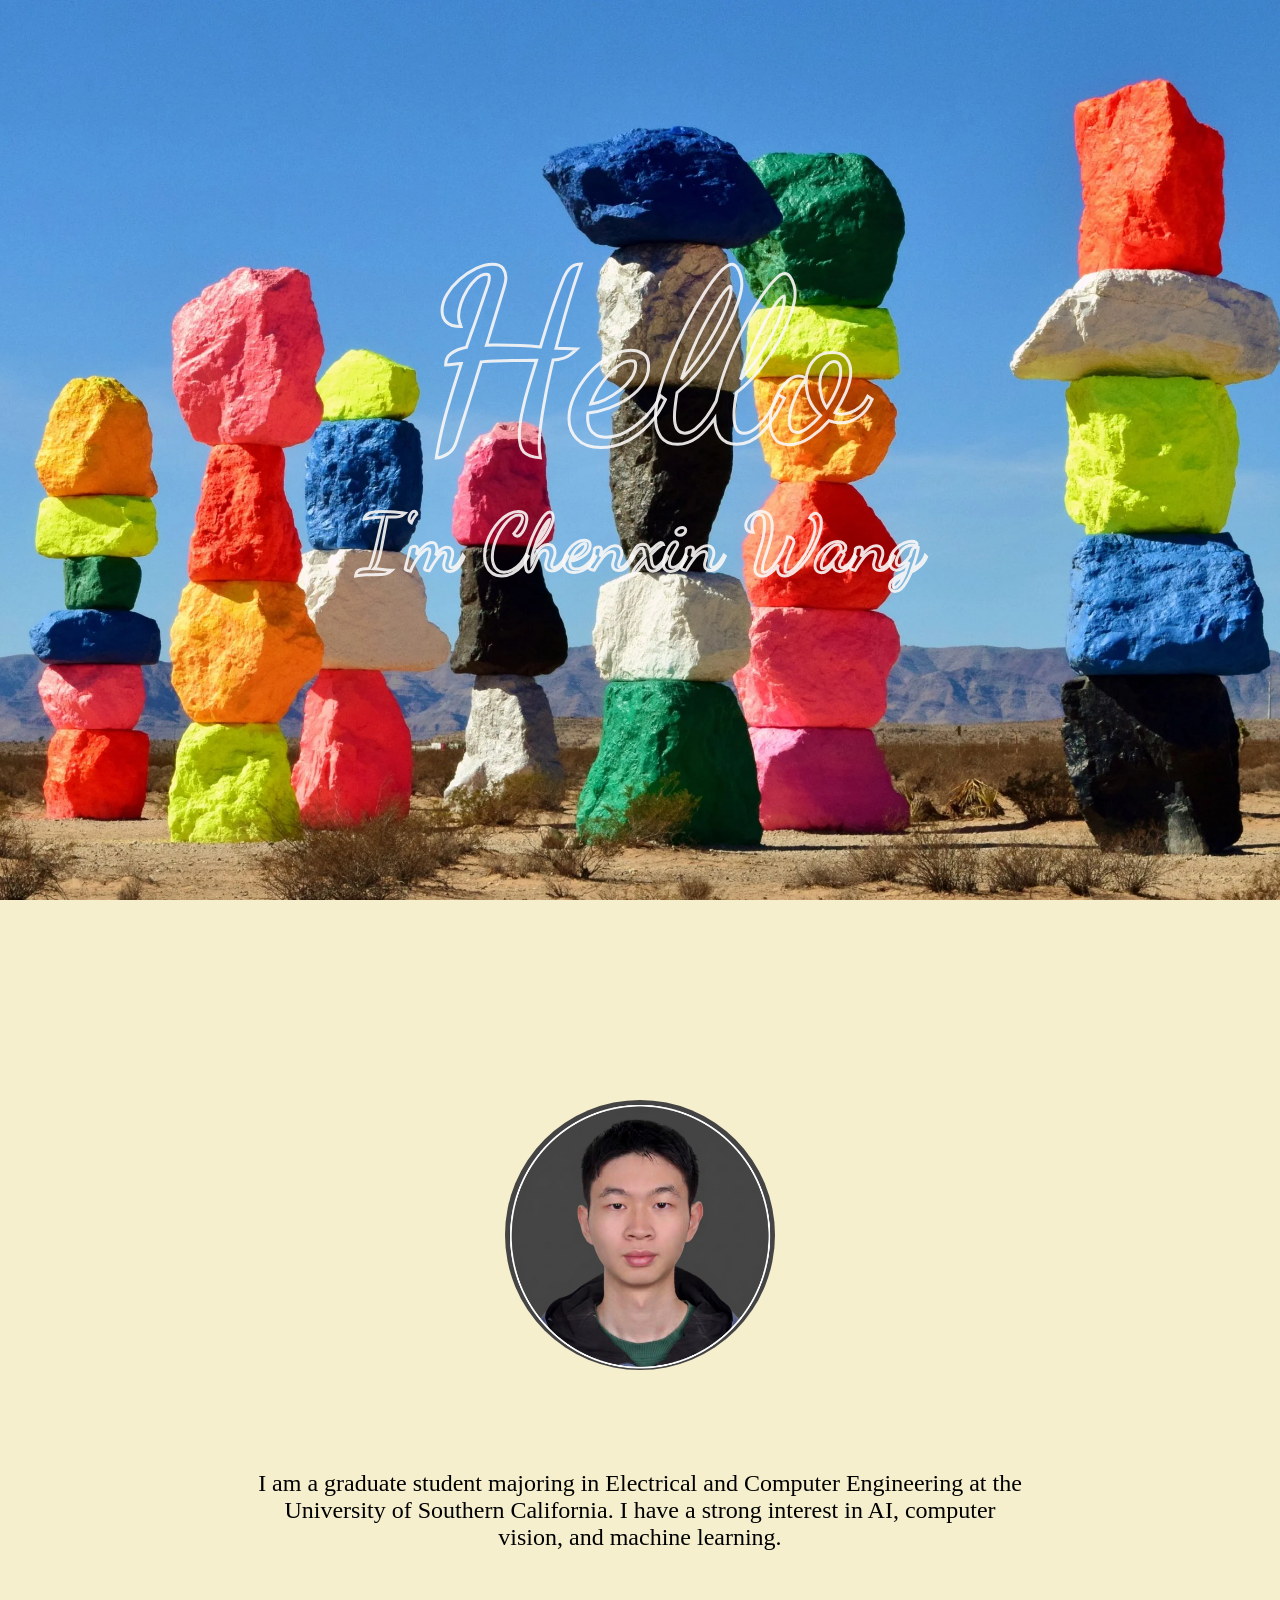
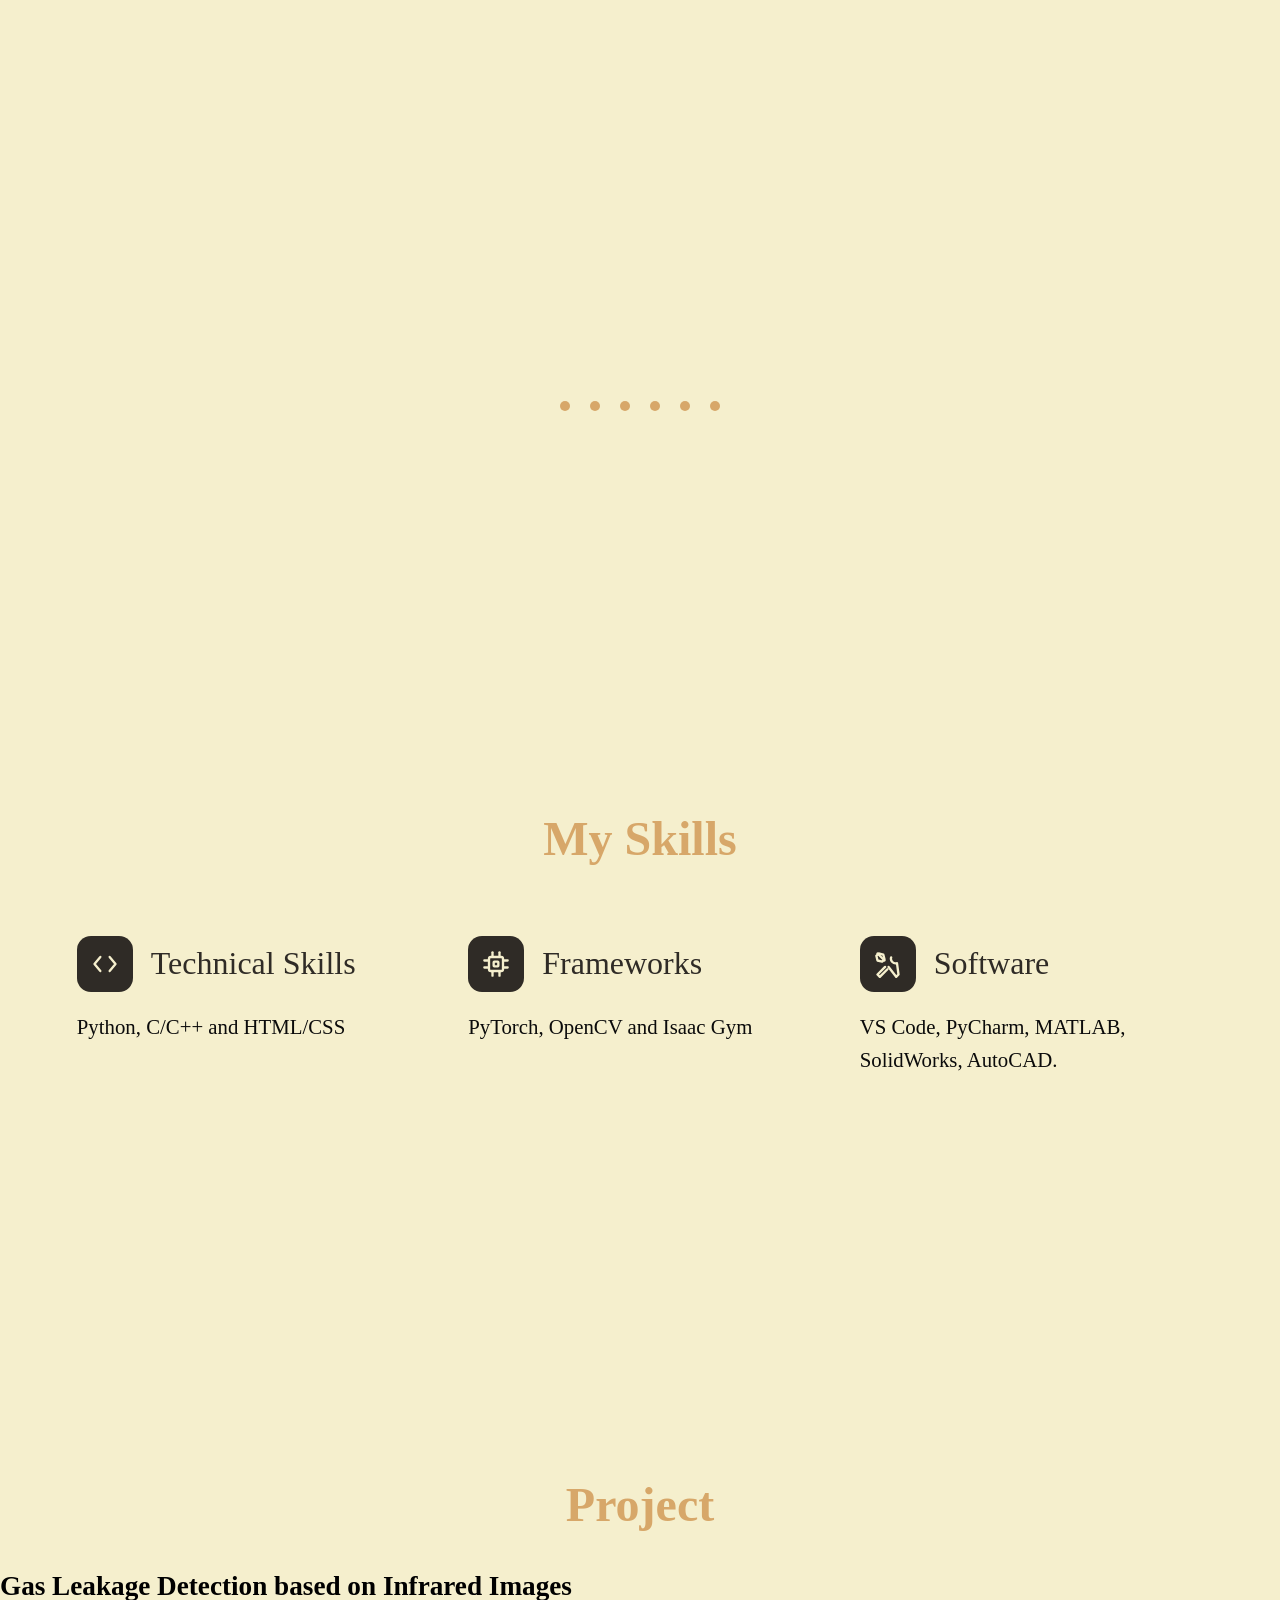
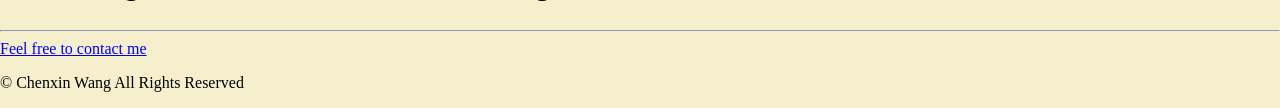
==== index.html @ 524a19a9 "Add files via upload" ====
<!DOCTYPE html>
<html lang="en">
<head>
    <meta charset="UTF-8">
    <meta name="viewport" content="width=device-width, initial-scale=1.0">
    <title>My Resume</title>
    <link rel="stylesheet" href="./style.css">
    <link rel="preconnect" href="https://fonts.googleapis.com">
    <link rel="preconnect" href="https://fonts.gstatic.com" crossorigin>
    <link href="https://fonts.googleapis.com/css2?family=Dancing+Script:wght@700&display=swap" rel="stylesheet">
</head>
<body>
    <div class="cont">
        <img src="./pictures/222.webp" alt="hello, I am Chenxin Wang" style="width:100%; display:block;">
        <h1 class="first_hello">Hello</h1>
        <h2 class="name">I'm Chenxin Wang</h2>
    </div>
    <img src="./pictures/person.jpg" alt="chenxin wang's photo" class="profile-image">
    <p class="introduction">
        I am a graduate student majoring in Electrical and Computer Engineering at the University of Southern California. I have a strong interest in AI, computer vision, and machine learning. 
    </p>
    <div class="dot-divider">
        <span></span><span></span><span></span><span></span><span></span><span></span>
    </div>
    <h2 class="Skills">My Skills</h2>
    <div class="feature-grid">
        <div class="feature-card">
            <div class="feature-head">
                <span class="feature-icon">
                    <svg viewBox="0 0 24 24" fill="none" stroke="currentColor" stroke-width="2"
                         stroke-linecap="round" stroke-linejoin="round" aria-hidden="true">
                        <polyline points="8 6 3 12 8 18"></polyline>
                        <polyline points="16 6 21 12 16 18"></polyline>
                    </svg>
                </span>
                <h3 class="feature-title">Technical Skills</h3>
            </div>
            <p class="feature-text">
                Python, C/C++ and HTML/CSS
            </p>
        </div>

        <div class="feature-card">
            <div class="feature-head">
                <span class="feature-icon">
                    <svg viewBox="0 0 24 24" fill="none" stroke="currentColor" stroke-width="2"
                         stroke-linecap="round" stroke-linejoin="round" aria-hidden="true">
                        <rect x="6" y="6" width="12" height="12" rx="1.5"></rect>
                        <rect x="10" y="10" width="4" height="4" rx="0.5"></rect>
                        <line x1="9" y1="2" x2="9" y2="5"></line>
                        <line x1="15" y1="2" x2="15" y2="5"></line>
                        <line x1="9" y1="19" x2="9" y2="22"></line>
                        <line x1="15" y1="19" x2="15" y2="22"></line>
                        <line x1="2" y1="9" x2="5" y2="9"></line>
                        <line x1="2" y1="15" x2="5" y2="15"></line>
                        <line x1="19" y1="9" x2="22" y2="9"></line>
                        <line x1="19" y1="15" x2="22" y2="15"></line>
                    </svg>
                </span>
                <h3 class="feature-title">Frameworks</h3>
            </div>
            <p class="feature-text">
                PyTorch, OpenCV and Isaac Gym
            </p>
        </div>

        <div class="feature-card">
            <div class="feature-head">
                <span class="feature-icon">
                    <svg viewBox="0 0 24 24" fill="none" stroke="currentColor" stroke-width="2"
                         stroke-linecap="round" stroke-linejoin="round" aria-hidden="true">
                        <path d="M14.7 6.3a4 4 0 0 0 5 5L21 21l-2 2-6.5-8.5"></path>
                        <path d="M3 3l6 6"></path>
                        <path d="M9.5 14.5 3 21l2 2 6.5-6.5"></path>
                        <path d="M4 3l4 1 1 4-2 2-4-1-1-4z"></path>
                    </svg>
                </span>
                <h3 class="feature-title">Software</h3>
            </div>
            <p class="feature-text">
                 VS Code, PyCharm, MATLAB, SolidWorks, AutoCAD. 
            </p>
        </div>
    </div>

    <h2 class="Skills">Project</h2>
    <h3 class="Gas">Gas Leakage Detection based on Infrared Images</h3>
   
    <hr />
    <a href="./public/contact.html"> Feel free to contact me</a>
<footer>
    <p>© Chenxin Wang All Rights Reserved</p>
</footer> 
</body>
</html>
---- style.css ----
body {
    margin: 0;
    background-color: #f5efcd;
}
.cont {
    position: relative;
    height: 100vh;
    overflow: hidden;
}

.cont img {
    height: 100%;
    object-fit: cover;
}

.first_hello{
    position: absolute;
    top: 40%;
    width: 100%;
    margin: 0;
    transform: translateY(-50%);
    color: transparent;
    -webkit-text-stroke: 3px rgba(249, 247, 246, 0.9);
    font-family: "Dancing Script", cursive;
    font-weight: 700;
    font-size: 15rem;
    text-align: center;
}
.name{
    position: absolute;
    top:55%;
    width: 100%;
    text-align: center;
    color: transparent;
    -webkit-text-stroke: 3px rgba(249, 247, 246, 0.9);
    font-family: "Dancing Script", cursive;
    font-weight: 700;
    margin: 0;
    font-size: 5rem;
}
.profile-image{
    height:30vh;
    margin:20px auto;
    display: block;
    border-radius: 50%;
    margin-top: 200px;
}

.introduction{
    text-align: center;
    font-size: 1.5rem;
    margin: 100px auto;
    width: 60%;
}

.dot-divider {
    display: flex;
    justify-content: center;
    align-items: center;
    gap: 20px;
}

.dot-divider span {
    margin-top: 350px;
    width: 10px;
    height: 10px;
    border-radius: 50%;
    background-color: #d7a769;
}

.Skills{
    color: #d7a769;
    font-size: 3rem;
    margin-top: 400px;
    text-align: center;
}

li{
    font-size: 1.5rem;
    margin-bottom: 50px;
}

ul{
    width: fit-content;
    margin: 0 auto;
    text-align: left;
}

.feature-grid {
    display: grid;
    grid-template-columns: repeat(auto-fit, minmax(280px, 1fr));
    gap: 60px 48px;
    width: min(1150px, 88%);
    margin: 70px auto 0;
}

.feature-head {
    display: flex;
    align-items: center;
    gap: 18px;
    margin-bottom: 18px;
}

.feature-icon {
    flex: 0 0 auto;
    width: 56px;
    height: 56px;
    border-radius: 14px;
    background-color: #2f2b26;
    color: #f5efcd;
    display: flex;
    align-items: center;
    justify-content: center;
}

.feature-icon svg {
    width: 28px;
    height: 28px;
}

.feature-title {
    margin: 0;
    font-size: 2rem;
    font-weight: 400;
    color: #2f2b26;
    line-height: 1.1;
}

.feature-text {
    margin: 0;
    font-size: 1.3rem;
    line-height: 1.6;
    color: #0b0b0b;
}

@media (max-width: 600px) {
    .feature-title {
        font-size: 1.6rem;
    }
}

.Gas {
    font-size: 1.7rem;
}
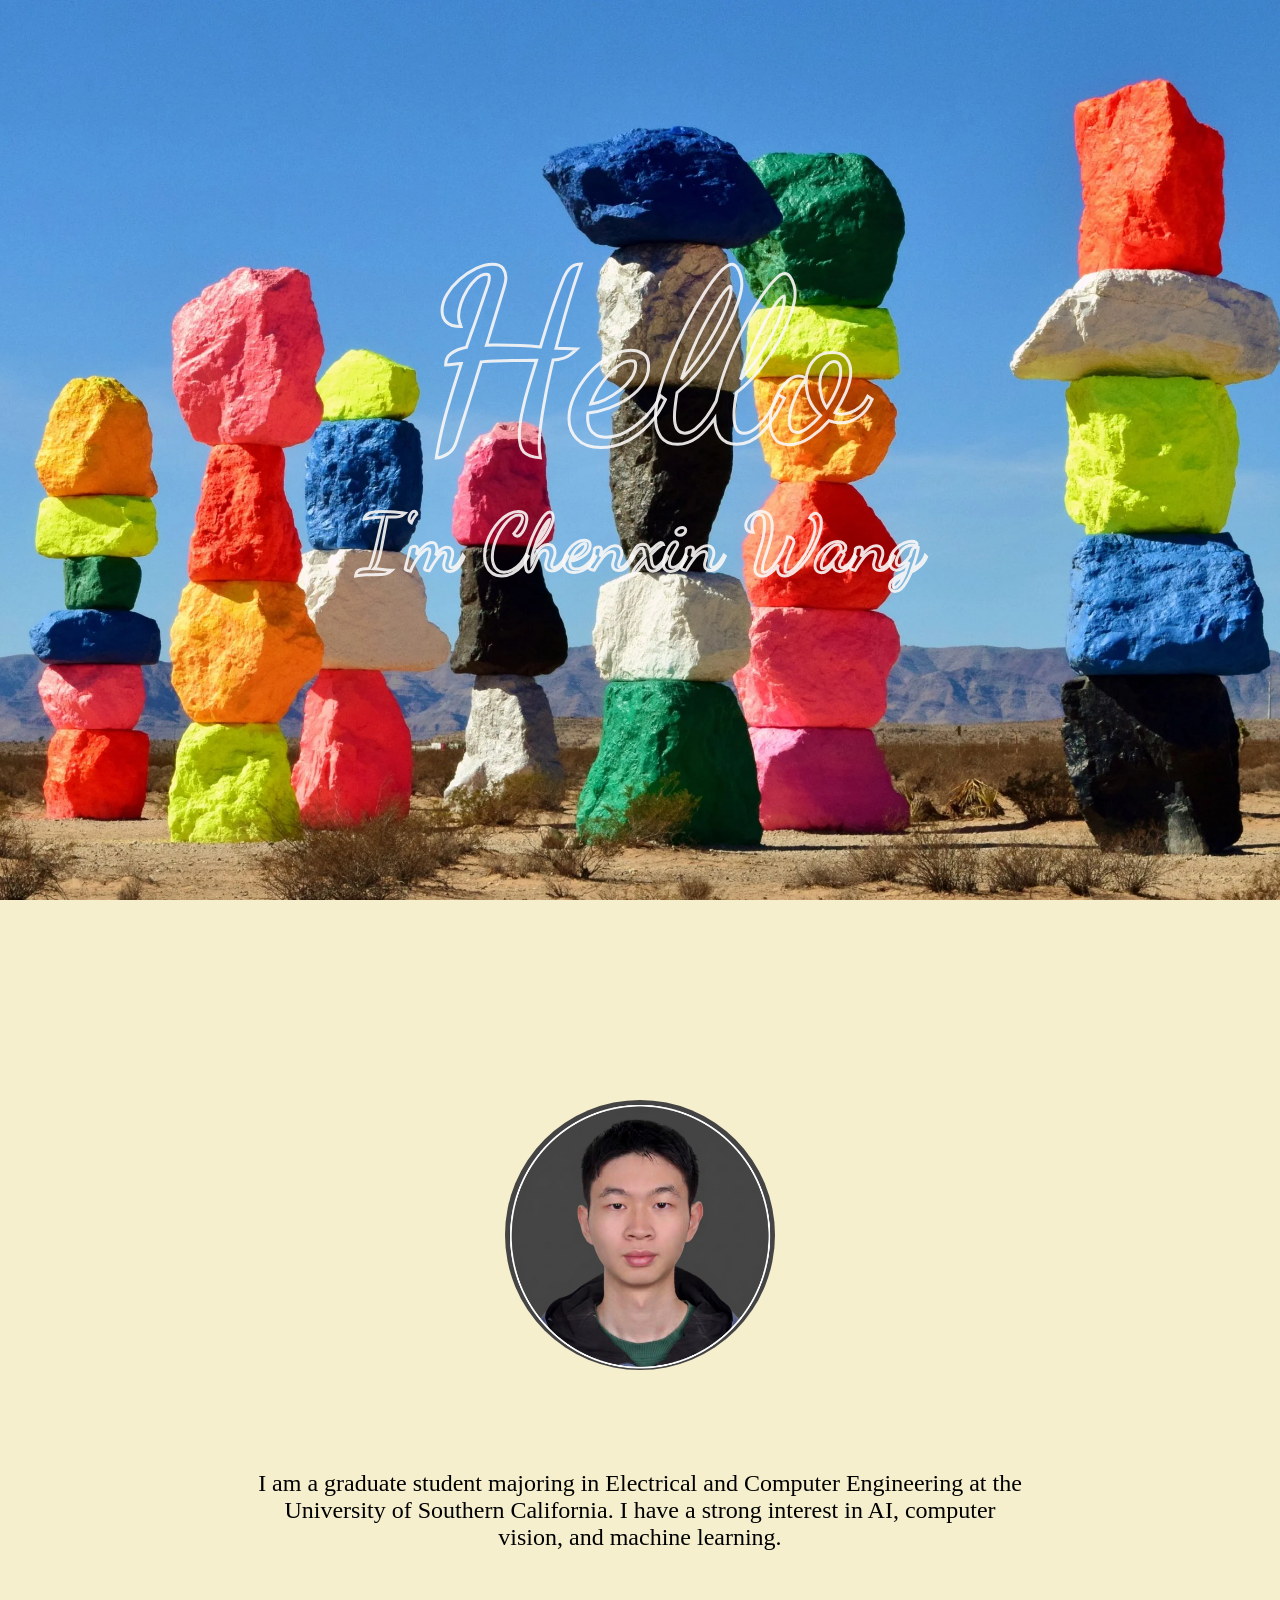
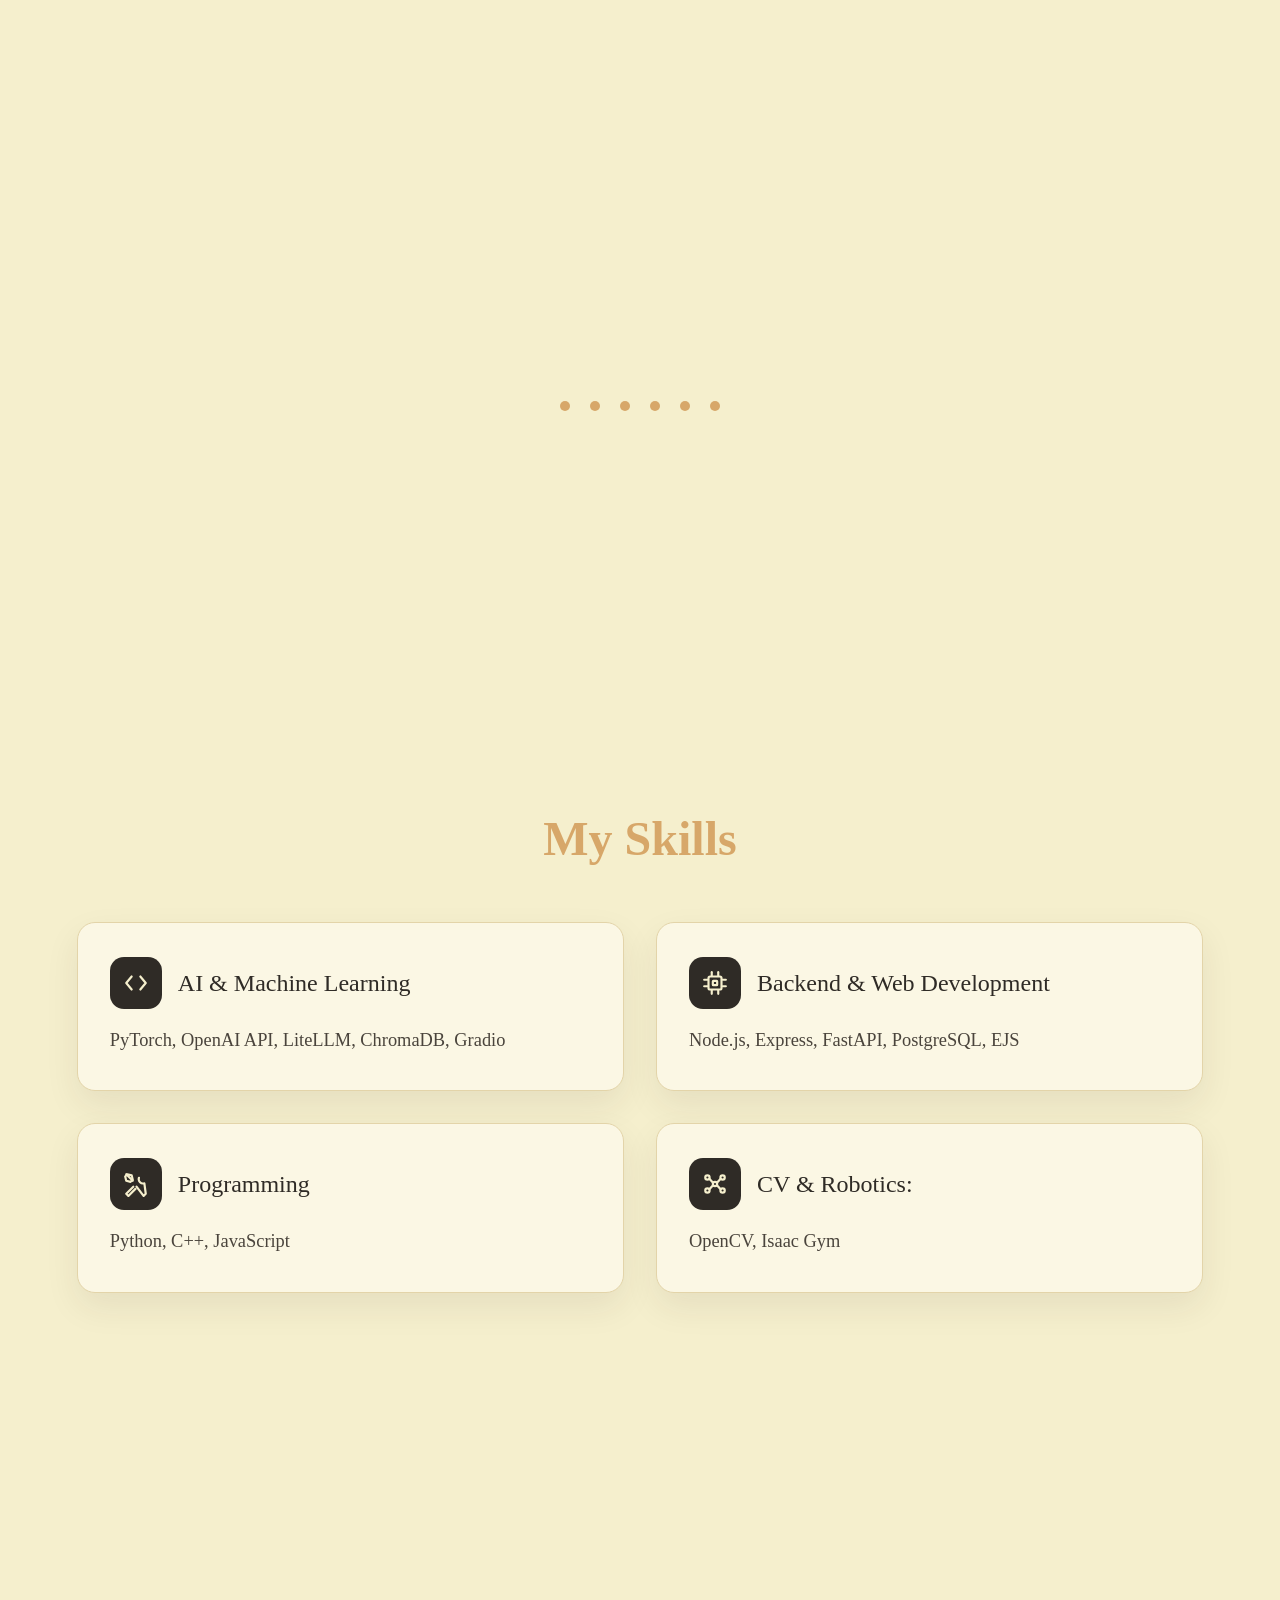
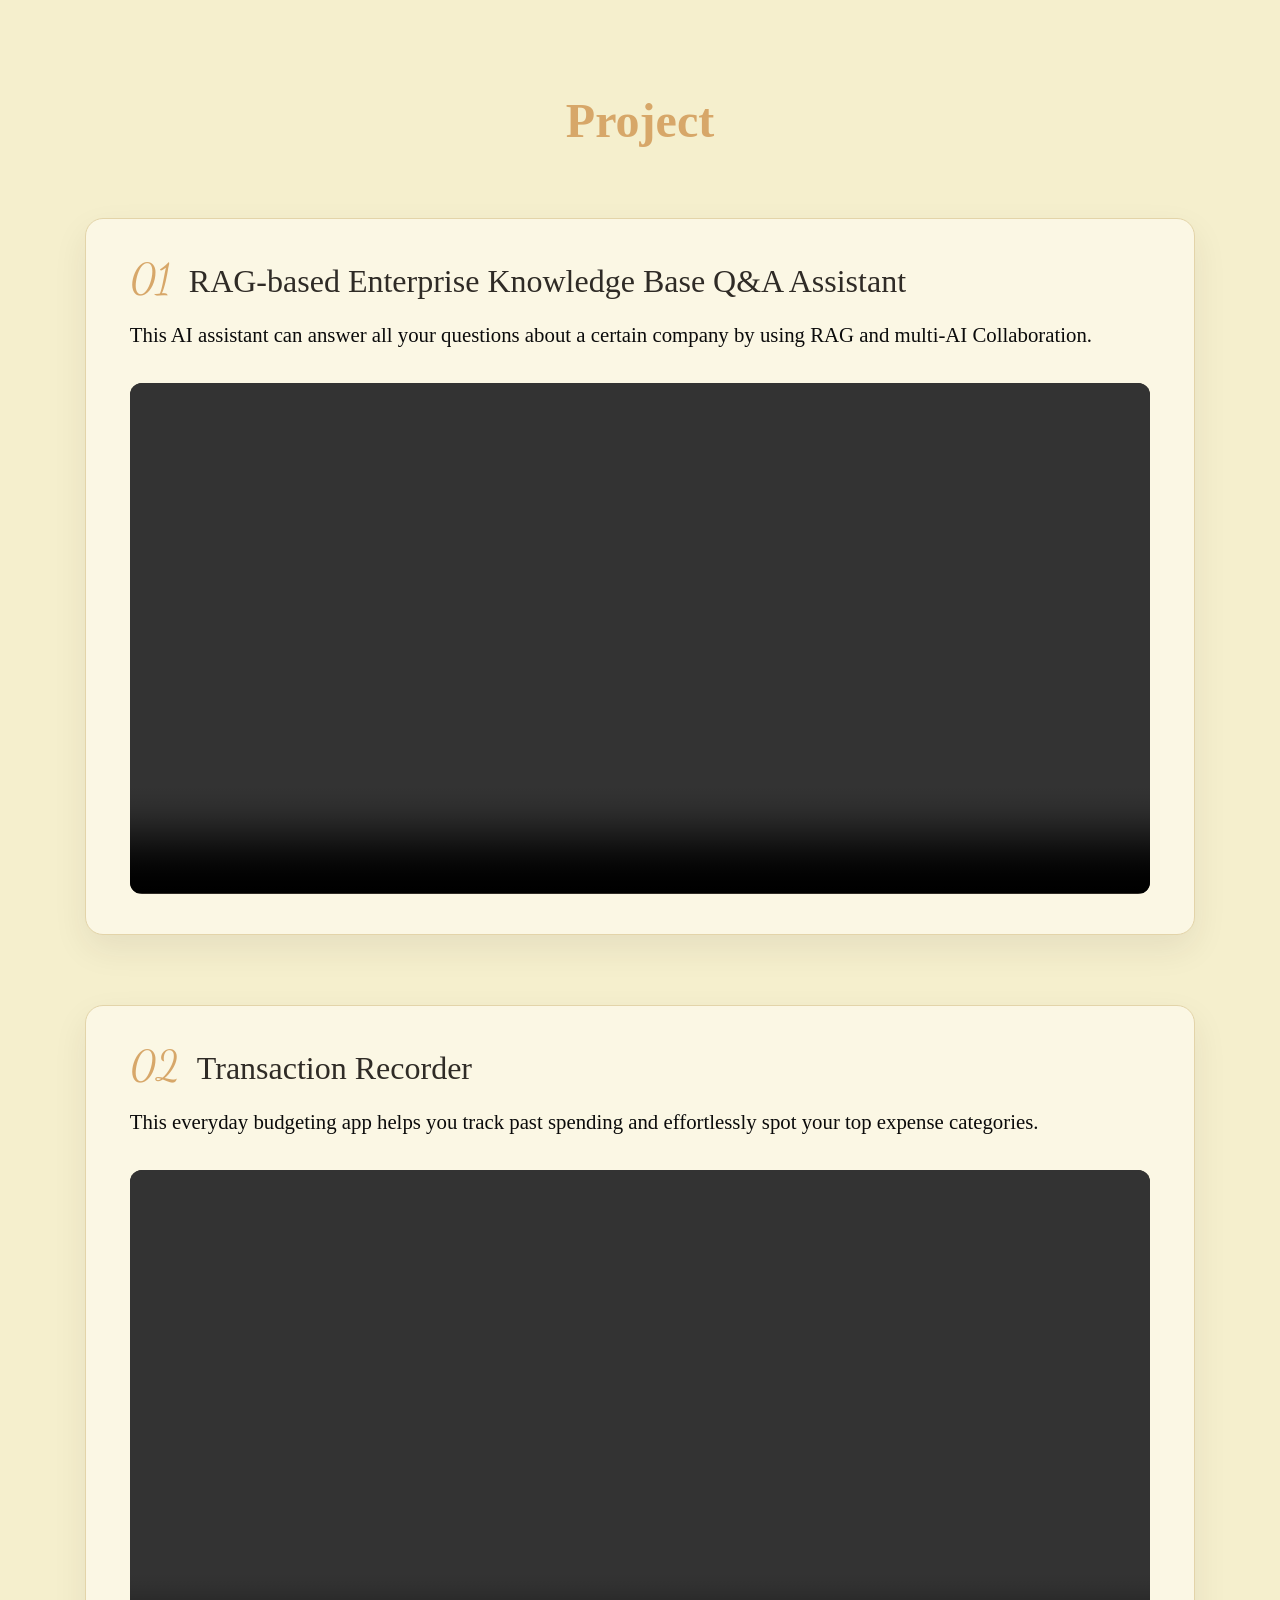
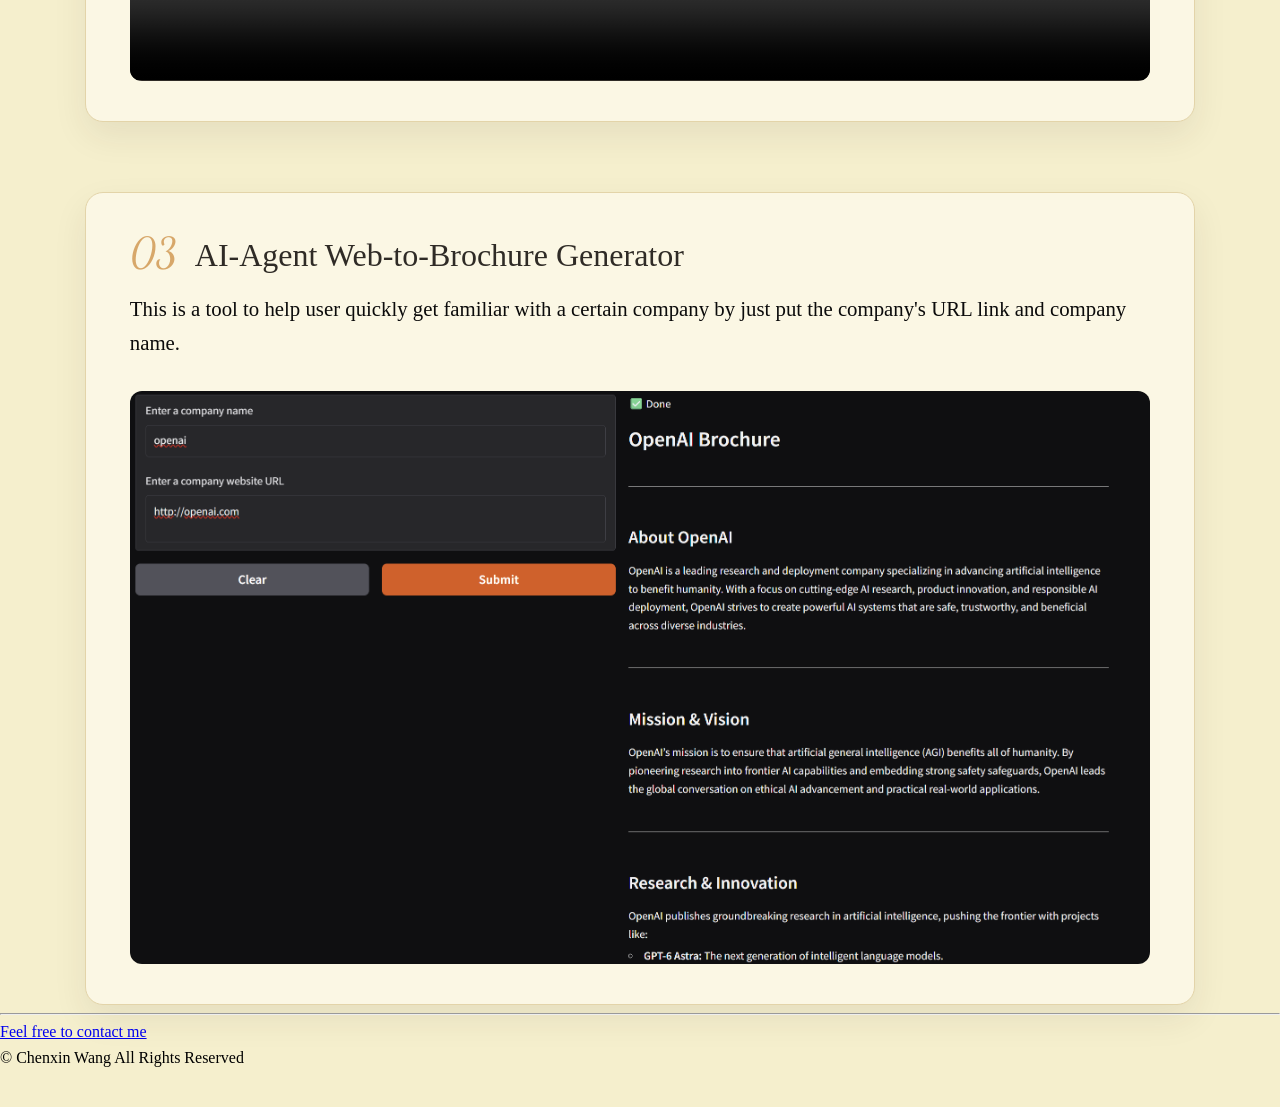
==== commit 9d987966: "Add files via upload" ====
--- a/index.html
+++ b/index.html
@@ -1,95 +1,164 @@
-<!DOCTYPE html>
-<html lang="en">
-<head>
-    <meta charset="UTF-8">
-    <meta name="viewport" content="width=device-width, initial-scale=1.0">
-    <title>My Resume</title>
-    <link rel="stylesheet" href="./style.css">
-    <link rel="preconnect" href="https://fonts.googleapis.com">
-    <link rel="preconnect" href="https://fonts.gstatic.com" crossorigin>
-    <link href="https://fonts.googleapis.com/css2?family=Dancing+Script:wght@700&display=swap" rel="stylesheet">
-</head>
-<body>
-    <div class="cont">
-        <img src="./pictures/222.webp" alt="hello, I am Chenxin Wang" style="width:100%; display:block;">
-        <h1 class="first_hello">Hello</h1>
-        <h2 class="name">I'm Chenxin Wang</h2>
-    </div>
-    <img src="./pictures/person.jpg" alt="chenxin wang's photo" class="profile-image">
-    <p class="introduction">
-        I am a graduate student majoring in Electrical and Computer Engineering at the University of Southern California. I have a strong interest in AI, computer vision, and machine learning. 
-    </p>
-    <div class="dot-divider">
-        <span></span><span></span><span></span><span></span><span></span><span></span>
-    </div>
-    <h2 class="Skills">My Skills</h2>
-    <div class="feature-grid">
-        <div class="feature-card">
-            <div class="feature-head">
-                <span class="feature-icon">
-                    <svg viewBox="0 0 24 24" fill="none" stroke="currentColor" stroke-width="2"
-                         stroke-linecap="round" stroke-linejoin="round" aria-hidden="true">
-                        <polyline points="8 6 3 12 8 18"></polyline>
-                        <polyline points="16 6 21 12 16 18"></polyline>
-                    </svg>
-                </span>
-                <h3 class="feature-title">Technical Skills</h3>
-            </div>
-            <p class="feature-text">
-                Python, C/C++ and HTML/CSS
-            </p>
-        </div>
-
-        <div class="feature-card">
-            <div class="feature-head">
-                <span class="feature-icon">
-                    <svg viewBox="0 0 24 24" fill="none" stroke="currentColor" stroke-width="2"
-                         stroke-linecap="round" stroke-linejoin="round" aria-hidden="true">
-                        <rect x="6" y="6" width="12" height="12" rx="1.5"></rect>
-                        <rect x="10" y="10" width="4" height="4" rx="0.5"></rect>
-                        <line x1="9" y1="2" x2="9" y2="5"></line>
-                        <line x1="15" y1="2" x2="15" y2="5"></line>
-                        <line x1="9" y1="19" x2="9" y2="22"></line>
-                        <line x1="15" y1="19" x2="15" y2="22"></line>
-                        <line x1="2" y1="9" x2="5" y2="9"></line>
-                        <line x1="2" y1="15" x2="5" y2="15"></line>
-                        <line x1="19" y1="9" x2="22" y2="9"></line>
-                        <line x1="19" y1="15" x2="22" y2="15"></line>
-                    </svg>
-                </span>
-                <h3 class="feature-title">Frameworks</h3>
-            </div>
-            <p class="feature-text">
-                PyTorch, OpenCV and Isaac Gym
-            </p>
-        </div>
-
-        <div class="feature-card">
-            <div class="feature-head">
-                <span class="feature-icon">
-                    <svg viewBox="0 0 24 24" fill="none" stroke="currentColor" stroke-width="2"
-                         stroke-linecap="round" stroke-linejoin="round" aria-hidden="true">
-                        <path d="M14.7 6.3a4 4 0 0 0 5 5L21 21l-2 2-6.5-8.5"></path>
-                        <path d="M3 3l6 6"></path>
-                        <path d="M9.5 14.5 3 21l2 2 6.5-6.5"></path>
-                        <path d="M4 3l4 1 1 4-2 2-4-1-1-4z"></path>
-                    </svg>
-                </span>
-                <h3 class="feature-title">Software</h3>
-            </div>
-            <p class="feature-text">
-                 VS Code, PyCharm, MATLAB, SolidWorks, AutoCAD. 
-            </p>
-        </div>
-    </div>
-
-    <h2 class="Skills">Project</h2>
-    <h3 class="Gas">Gas Leakage Detection based on Infrared Images</h3>
-   
-    <hr />
-    <a href="./public/contact.html"> Feel free to contact me</a>
-<footer>
-    <p>© Chenxin Wang All Rights Reserved</p>
-</footer> 
-</body>
-</html>
+<!DOCTYPE html>
+<html lang="en">
+<head>
+    <meta charset="UTF-8">
+    <meta name="viewport" content="width=device-width, initial-scale=1.0">
+    <title>My Resume</title>
+    <link rel="stylesheet" href="./style.css">
+    <link rel="preconnect" href="https://fonts.googleapis.com">
+    <link rel="preconnect" href="https://fonts.gstatic.com" crossorigin>
+    <link href="https://fonts.googleapis.com/css2?family=Dancing+Script:wght@700&display=swap" rel="stylesheet">
+</head>
+<body>
+    <div class="cont">
+        <img src="./pictures/222.webp" alt="hello, I am Chenxin Wang" style="width:100%; display:block;">
+        <h1 class="first_hello">Hello</h1>
+        <h2 class="name">I'm Chenxin Wang</h2>
+    </div>
+    <img src="./pictures/person.jpg" alt="chenxin wang's photo" class="profile-image">
+    <p class="introduction">
+        I am a graduate student majoring in Electrical and Computer Engineering at the University of Southern California. I have a strong interest in AI, computer vision, and machine learning. 
+    </p>
+    <div class="dot-divider">
+        <span></span><span></span><span></span><span></span><span></span><span></span>
+    </div>
+    <h2 class="Skills">My Skills</h2>
+    <div class="feature-grid">
+        <div class="feature-card">
+            <div class="feature-head">
+                <span class="feature-icon">
+                    <svg viewBox="0 0 24 24" fill="none" stroke="currentColor" stroke-width="2"
+                         stroke-linecap="round" stroke-linejoin="round" aria-hidden="true">
+                        <polyline points="8 6 3 12 8 18"></polyline>
+                        <polyline points="16 6 21 12 16 18"></polyline>
+                    </svg>
+                </span>
+                <h3 class="feature-title">AI & Machine Learning</h3>
+            </div>
+            <p class="feature-text">
+                PyTorch, OpenAI API, LiteLLM, ChromaDB, Gradio
+            </p>
+        </div>
+
+        <div class="feature-card">
+            <div class="feature-head">
+                <span class="feature-icon">
+                    <svg viewBox="0 0 24 24" fill="none" stroke="currentColor" stroke-width="2"
+                         stroke-linecap="round" stroke-linejoin="round" aria-hidden="true">
+                        <rect x="6" y="6" width="12" height="12" rx="1.5"></rect>
+                        <rect x="10" y="10" width="4" height="4" rx="0.5"></rect>
+                        <line x1="9" y1="2" x2="9" y2="5"></line>
+                        <line x1="15" y1="2" x2="15" y2="5"></line>
+                        <line x1="9" y1="19" x2="9" y2="22"></line>
+                        <line x1="15" y1="19" x2="15" y2="22"></line>
+                        <line x1="2" y1="9" x2="5" y2="9"></line>
+                        <line x1="2" y1="15" x2="5" y2="15"></line>
+                        <line x1="19" y1="9" x2="22" y2="9"></line>
+                        <line x1="19" y1="15" x2="22" y2="15"></line>
+                    </svg>
+                </span>
+                <h3 class="feature-title">Backend & Web Development</h3>
+            </div>
+            <p class="feature-text">
+                Node.js, Express, FastAPI, PostgreSQL, EJS
+            </p>
+        </div>
+
+        <div class="feature-card">
+            <div class="feature-head">
+                <span class="feature-icon">
+                    <svg viewBox="0 0 24 24" fill="none" stroke="currentColor" stroke-width="2"
+                         stroke-linecap="round" stroke-linejoin="round" aria-hidden="true">
+                        <path d="M14.7 6.3a4 4 0 0 0 5 5L21 21l-2 2-6.5-8.5"></path>
+                        <path d="M3 3l6 6"></path>
+                        <path d="M9.5 14.5 3 21l2 2 6.5-6.5"></path>
+                        <path d="M4 3l4 1 1 4-2 2-4-1-1-4z"></path>
+                    </svg>
+                </span>
+                <h3 class="feature-title">Programming</h3>
+            </div>
+            <p class="feature-text">
+                Python, C++, JavaScript
+            </p>
+        </div>
+
+        <div class="feature-card">
+            <div class="feature-head">
+                <span class="feature-icon">
+                    <svg viewBox="0 0 24 24" fill="none" stroke="currentColor" stroke-width="2"
+                         stroke-linecap="round" stroke-linejoin="round" aria-hidden="true">
+                        <circle cx="5" cy="6" r="2"></circle>
+                        <circle cx="5" cy="18" r="2"></circle>
+                        <circle cx="12" cy="12" r="2"></circle>
+                        <circle cx="19" cy="6" r="2"></circle>
+                        <circle cx="19" cy="18" r="2"></circle>
+                        <line x1="6.8" y1="7.1" x2="10.2" y2="10.9"></line>
+                        <line x1="6.8" y1="16.9" x2="10.2" y2="13.1"></line>
+                        <line x1="13.8" y1="10.9" x2="17.2" y2="7.1"></line>
+                        <line x1="13.8" y1="13.1" x2="17.2" y2="16.9"></line>
+                    </svg>
+                </span>
+                <h3 class="feature-title">CV & Robotics:</h3>
+            </div>
+            <p class="feature-text">
+                OpenCV, Isaac Gym
+            </p>
+        </div>
+    </div>
+
+    <h2 class="Skills">Project</h2>
+
+    <div class="project-section">
+        <div class="project-card">
+            <div class="project-head">
+                <span class="project-number">01</span>
+                <h3 class="project-name">RAG-based Enterprise Knowledge Base Q&amp;A Assistant</h3>
+            </div>
+            <p class="project-desc">
+                This AI assistant can answer all your questions about a certain company by using RAG and multi-AI Collaboration.
+            </p>
+            <div class="project-media">
+                <video class="project-video" controls preload="metadata" playsinline>
+                    <source src="./pictures/Insurellm%20Expert%20Assistant%20-%20Google%20Chrome%202026-09-15%2015-29-18.mp4" type="video/mp4">
+                    Your browser does not support the video tag.
+                </video>
+            </div>
+        </div>
+
+        <div class="project-card">
+            <div class="project-head">
+                <span class="project-number">02</span>
+                <h3 class="project-name">Transaction Recorder</h3>
+            </div>
+            <p class="project-desc">
+                This everyday budgeting app helps you track past spending and effortlessly spot your top expense categories.
+            </p>
+            <div class="project-media">
+                <video class="project-video" controls preload="metadata" playsinline>
+                    <source src="./pictures/Finance%20Tracker%20-%20%E4%B8%AA%E4%BA%BA%20-%20Microsoft%E2%80%8B%20Edge%202026-09-15%2016-04-57.mp4" type="video/mp4">
+                    Your browser does not support the video tag.
+                </video>
+            </div>
+        </div>
+
+        <div class="project-card">
+            <div class="project-head">
+                <span class="project-number">03</span>
+                <h3 class="project-name">AI-Agent Web-to-Brochure Generator</h3>
+            </div>
+            <p class="project-desc">
+                This is a tool to help user quickly get familiar with a certain company by just put the company's URL link and company name.
+            </p>
+            <div class="project-media">
+                <img class="project-image" src="./pictures/123.png" alt="AI-Agent Web-to-Brochure Generator screenshot">
+            </div>
+        </div>
+    </div>
+
+    <hr />
+    <a href="./public/contact.html"> Feel free to contact me</a>
+<footer>
+    <p>© Chenxin Wang All Rights Reserved</p>
+</footer> 
+</body>
+</html>
--- a/style.css
+++ b/style.css
@@ -88,23 +88,37 @@
 
 .feature-grid {
     display: grid;
-    grid-template-columns: repeat(auto-fit, minmax(280px, 1fr));
-    gap: 60px 48px;
+    grid-template-columns: repeat(auto-fit, minmax(380px, 1fr));
+    gap: 32px;
     width: min(1150px, 88%);
-    margin: 70px auto 0;
+    margin: 56px auto 0;
+}
+
+.feature-card {
+    background-color: #fbf7e4;
+    border: 1px solid #e3d4a9;
+    border-radius: 18px;
+    padding: 34px 32px;
+    box-shadow: 0 14px 34px rgba(47, 43, 38, 0.08);
+    transition: transform 0.25s ease, box-shadow 0.25s ease;
+}
+
+.feature-card:hover {
+    transform: translateY(-4px);
+    box-shadow: 0 18px 40px rgba(47, 43, 38, 0.14);
 }
 
 .feature-head {
     display: flex;
     align-items: center;
-    gap: 18px;
-    margin-bottom: 18px;
+    gap: 16px;
+    margin-bottom: 16px;
 }
 
 .feature-icon {
     flex: 0 0 auto;
-    width: 56px;
-    height: 56px;
+    width: 52px;
+    height: 52px;
     border-radius: 14px;
     background-color: #2f2b26;
     color: #f5efcd;
@@ -114,31 +128,119 @@
 }
 
 .feature-icon svg {
-    width: 28px;
-    height: 28px;
+    width: 26px;
+    height: 26px;
 }
 
 .feature-title {
+    margin: 0;
+    font-size: 1.5rem;
+    font-weight: 400;
+    color: #2f2b26;
+    line-height: 1.2;
+}
+
+.feature-text {
+    margin: 0;
+    font-size: 1.15rem;
+    line-height: 1.7;
+    color: #4a443c;
+}
+
+@media (max-width: 600px) {
+    .feature-card {
+        padding: 26px 22px;
+    }
+
+    .feature-title {
+        font-size: 1.35rem;
+    }
+}
+
+.Project_title {
+    font-size: 1.7rem;
+}
+
+.project-section {
+    width: min(1150px, 88%);
+    margin: 0 auto;
+    padding: 0 8px;
+    box-sizing: border-box;
+}
+
+.project-section hr {
+    border: none;
+    border-top: 1px solid #d7a769;
+    margin: 32px 0;
+}
+
+.project-card {
+    background-color: #fbf7e4;
+    border: 1px solid #e3d4a9;
+    border-radius: 18px;
+    padding: 40px 44px;
+    margin-top: 70px;
+    box-shadow: 0 14px 34px rgba(47, 43, 38, 0.08);
+}
+
+.project-head {
+    display: flex;
+    align-items: baseline;
+    gap: 18px;
+    margin-bottom: 18px;
+}
+
+.project-number {
+    font-family: "Dancing Script", cursive;
+    font-size: 2.6rem;
+    line-height: 1;
+    color: #d7a769;
+}
+
+.project-name {
     margin: 0;
     font-size: 2rem;
     font-weight: 400;
     color: #2f2b26;
-    line-height: 1.1;
-}
-
-.feature-text {
-    margin: 0;
+    line-height: 1.2;
+}
+
+.project-desc {
+    margin: 0 0 32px;
     font-size: 1.3rem;
     line-height: 1.6;
     color: #0b0b0b;
 }
 
+.project-media {
+    border-radius: 12px;
+    overflow: hidden;
+    background-color: #2f2b26;
+    line-height: 0;
+}
+
+.project-video,
+.project-image {
+    display: block;
+    width: 100%;
+    height: auto;
+}
+
 @media (max-width: 600px) {
-    .feature-title {
+    .project-card {
+        padding: 28px 22px;
+    }
+
+    .project-name {
         font-size: 1.6rem;
     }
 }
 
-.Gas {
-    font-size: 1.7rem;
-}
+footer {
+    text-align: left;
+    padding: 8px 16px 40px 0;
+}
+
+footer p {
+    margin: 0;
+}
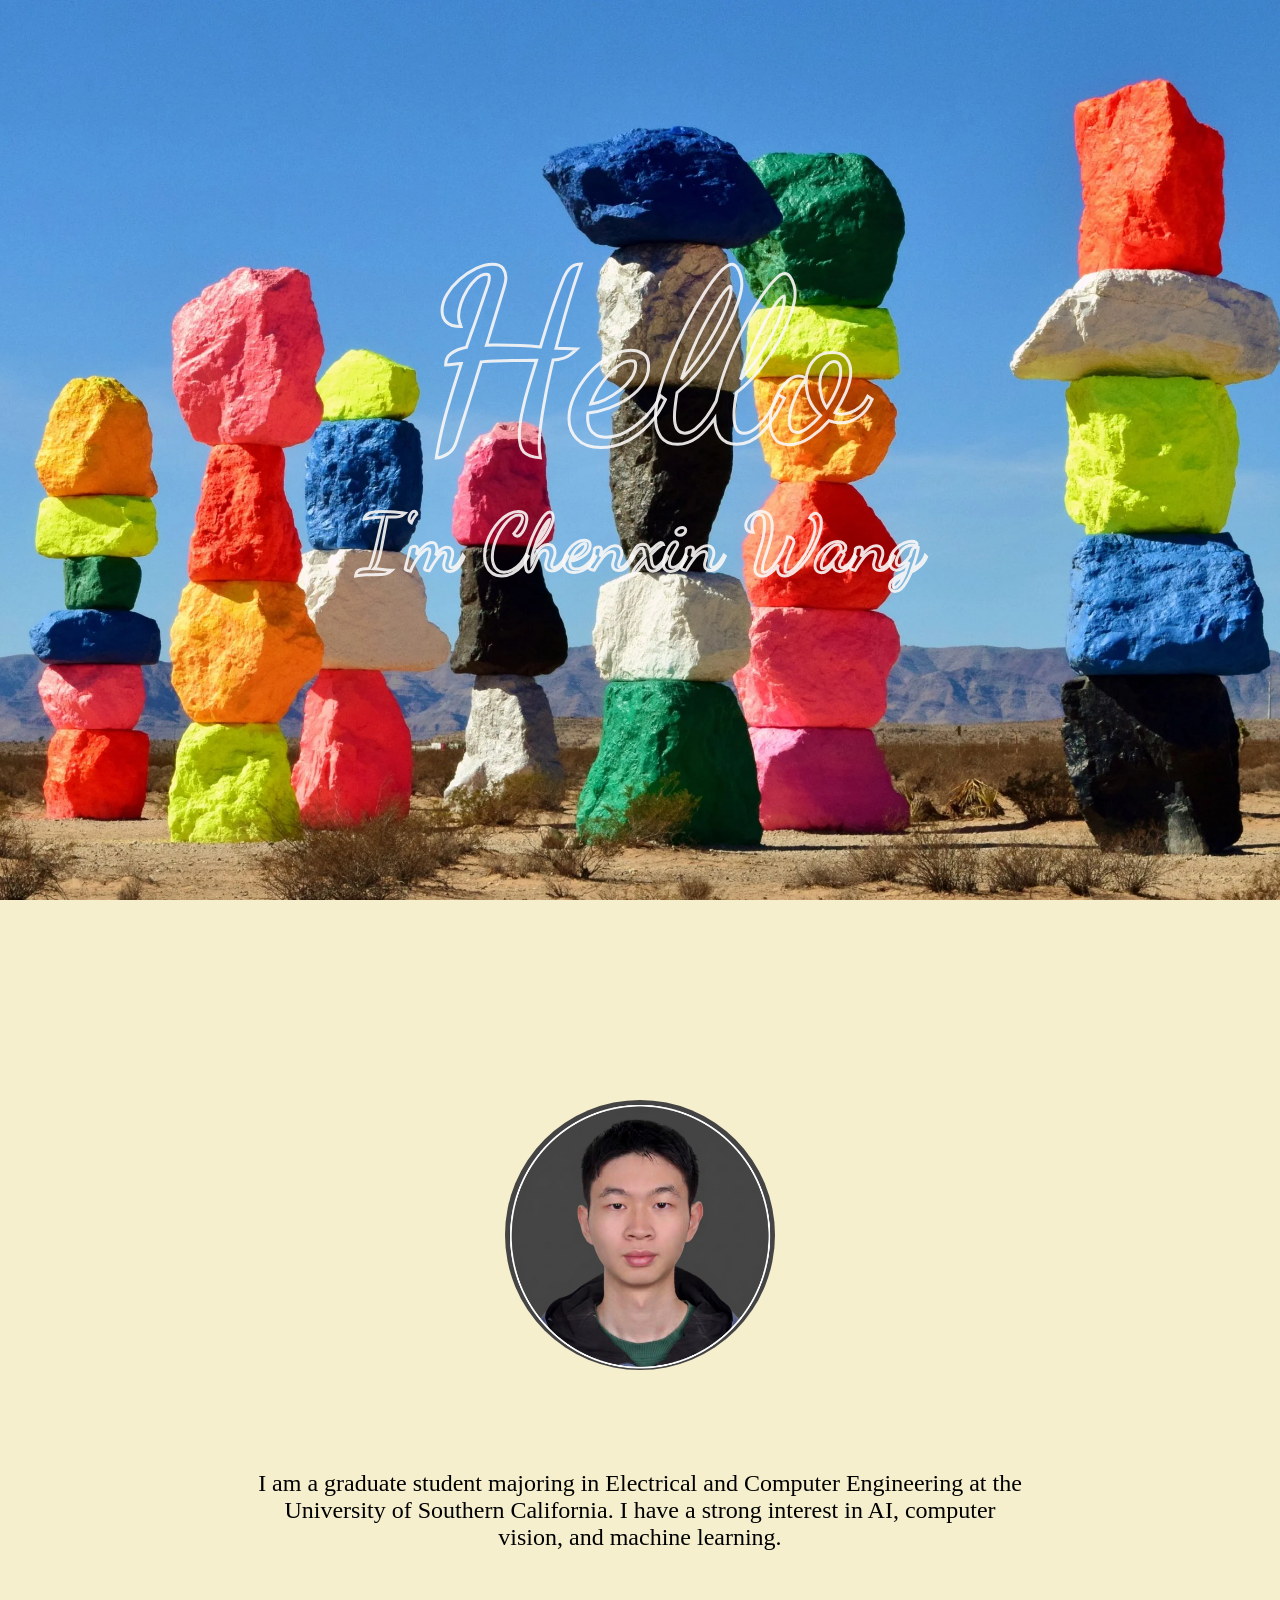
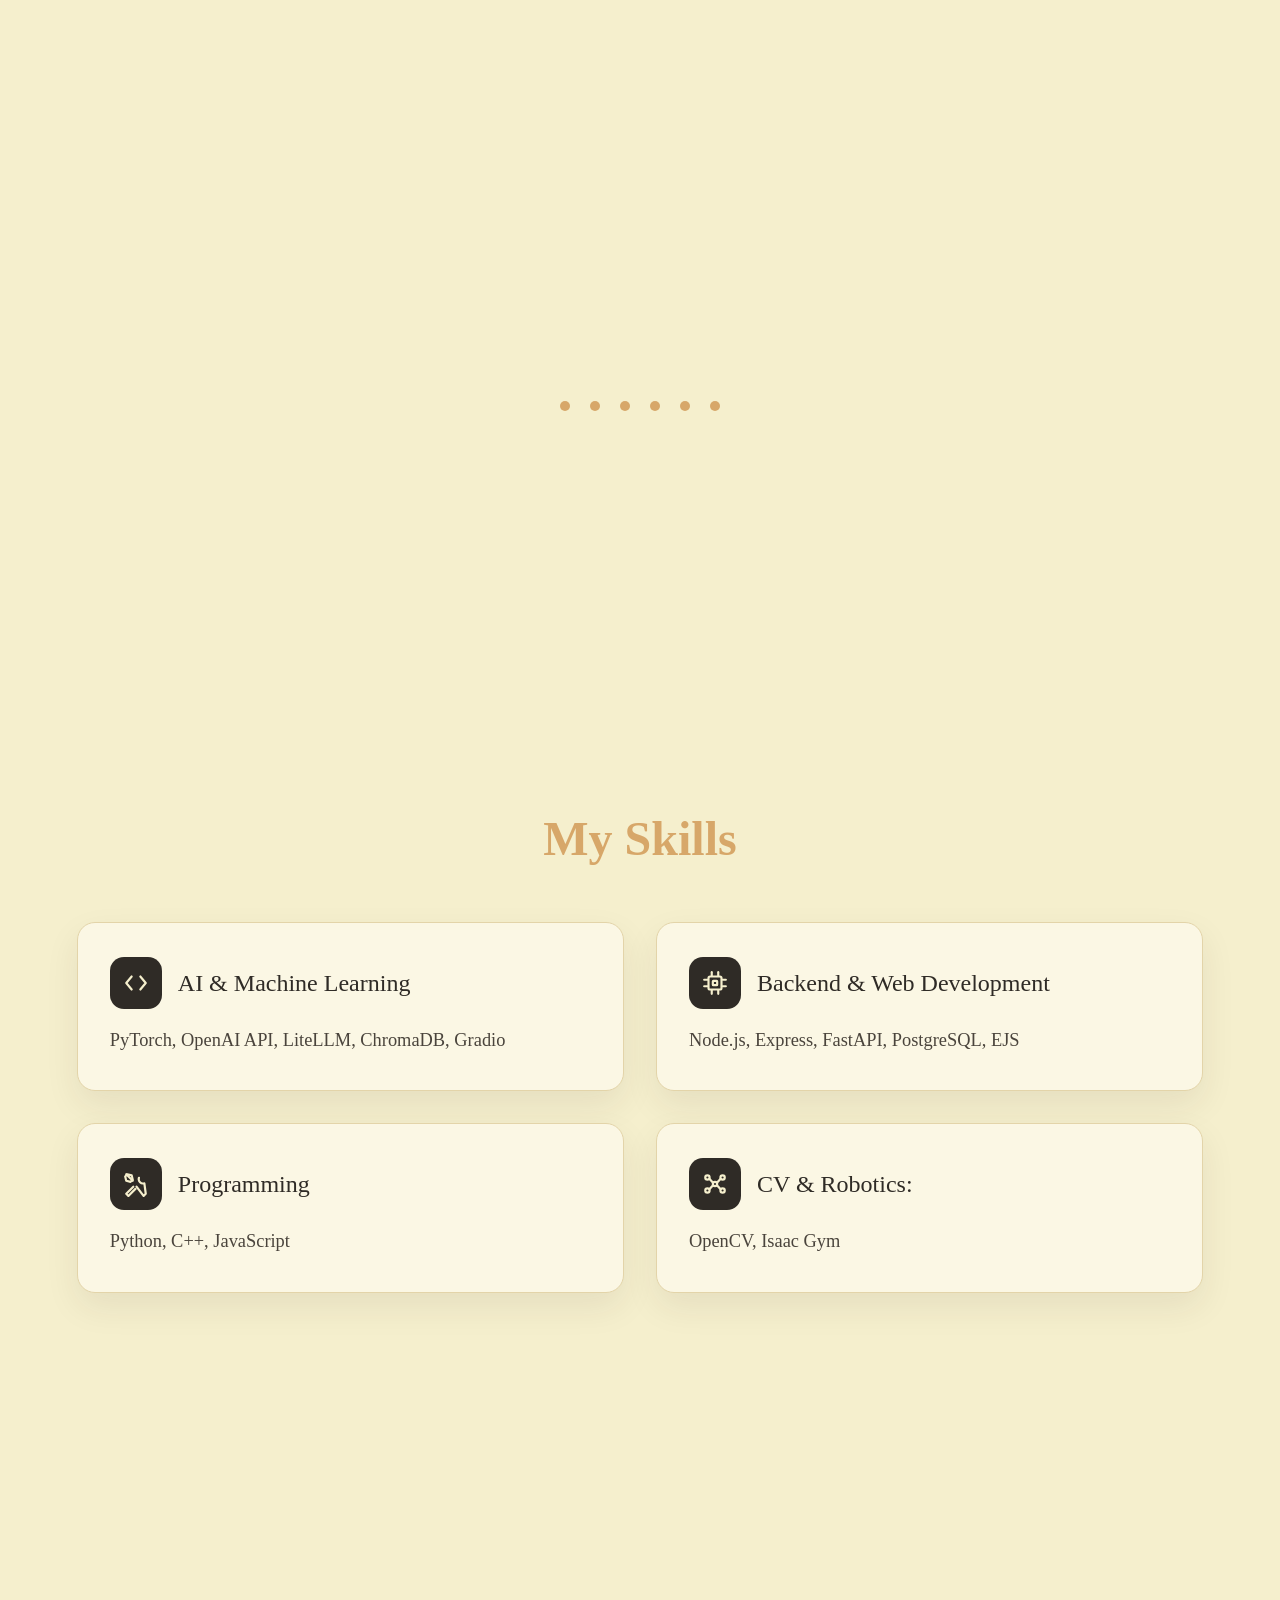
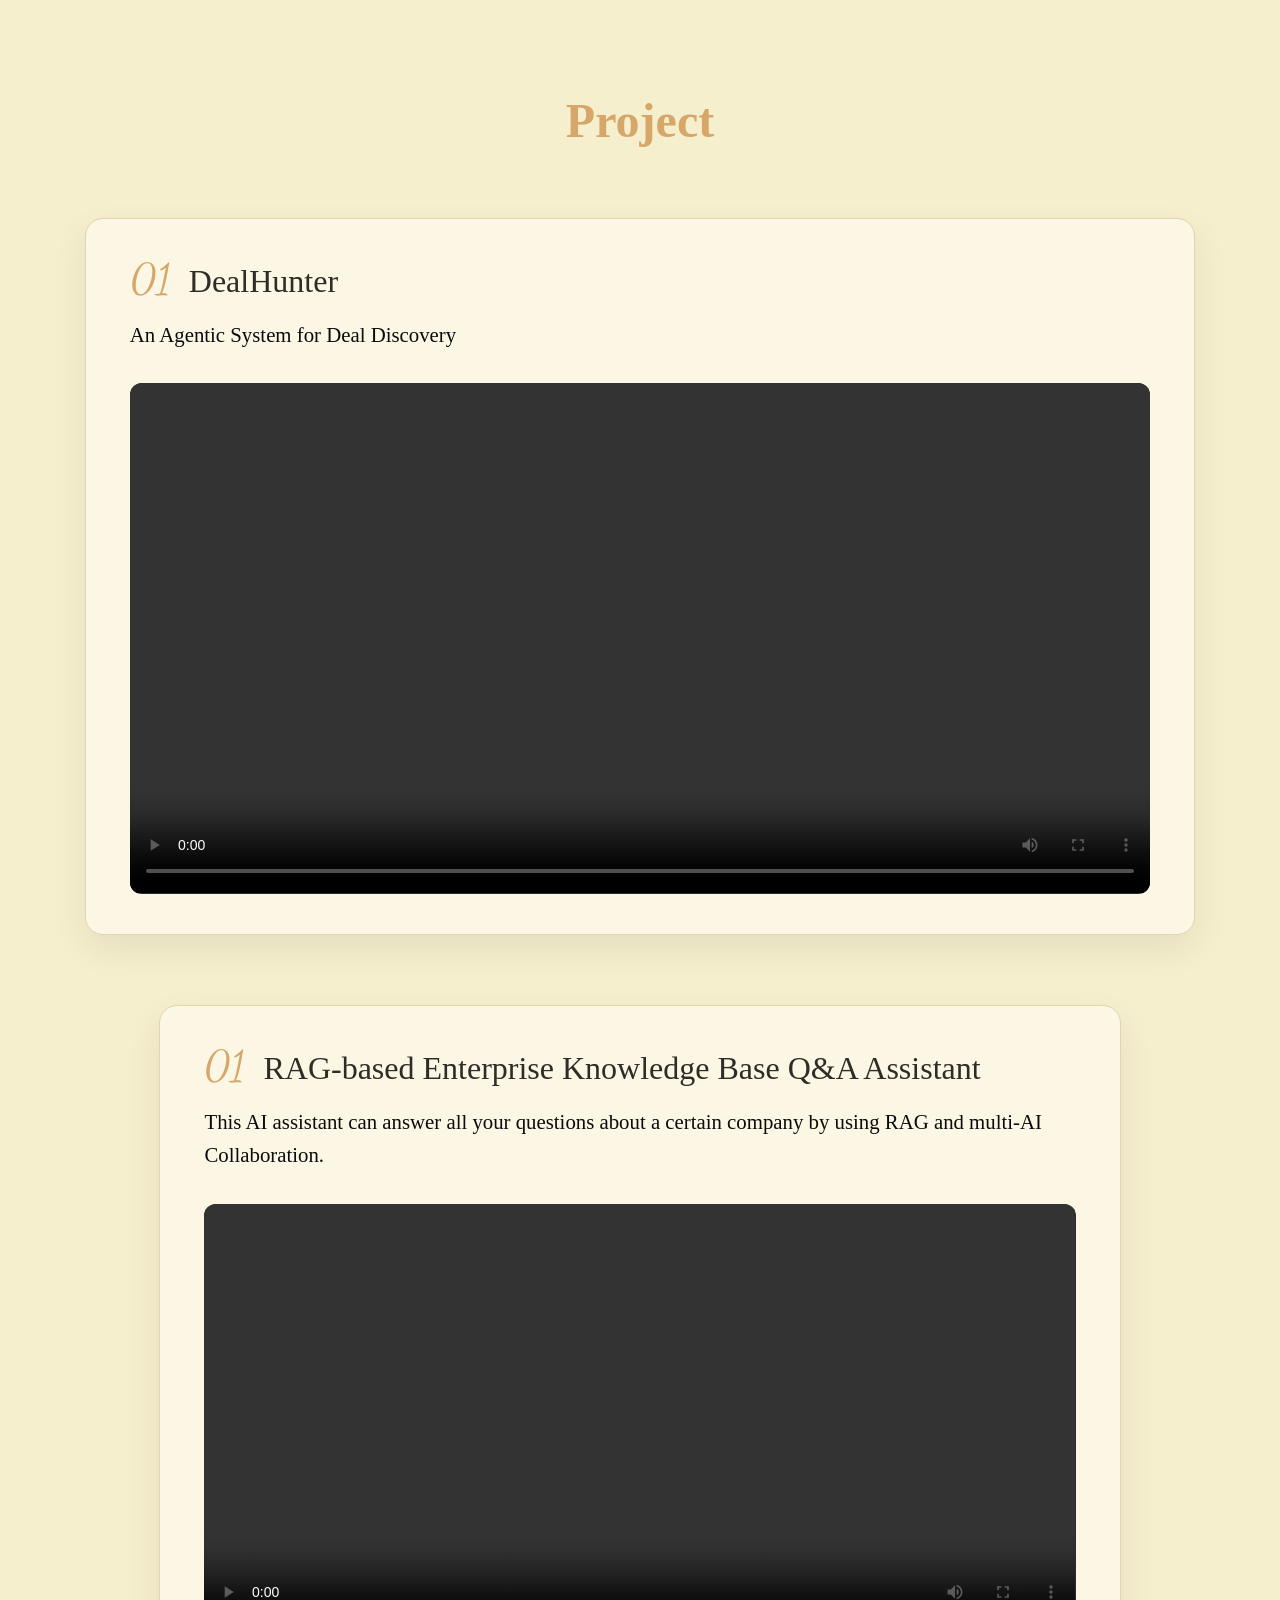
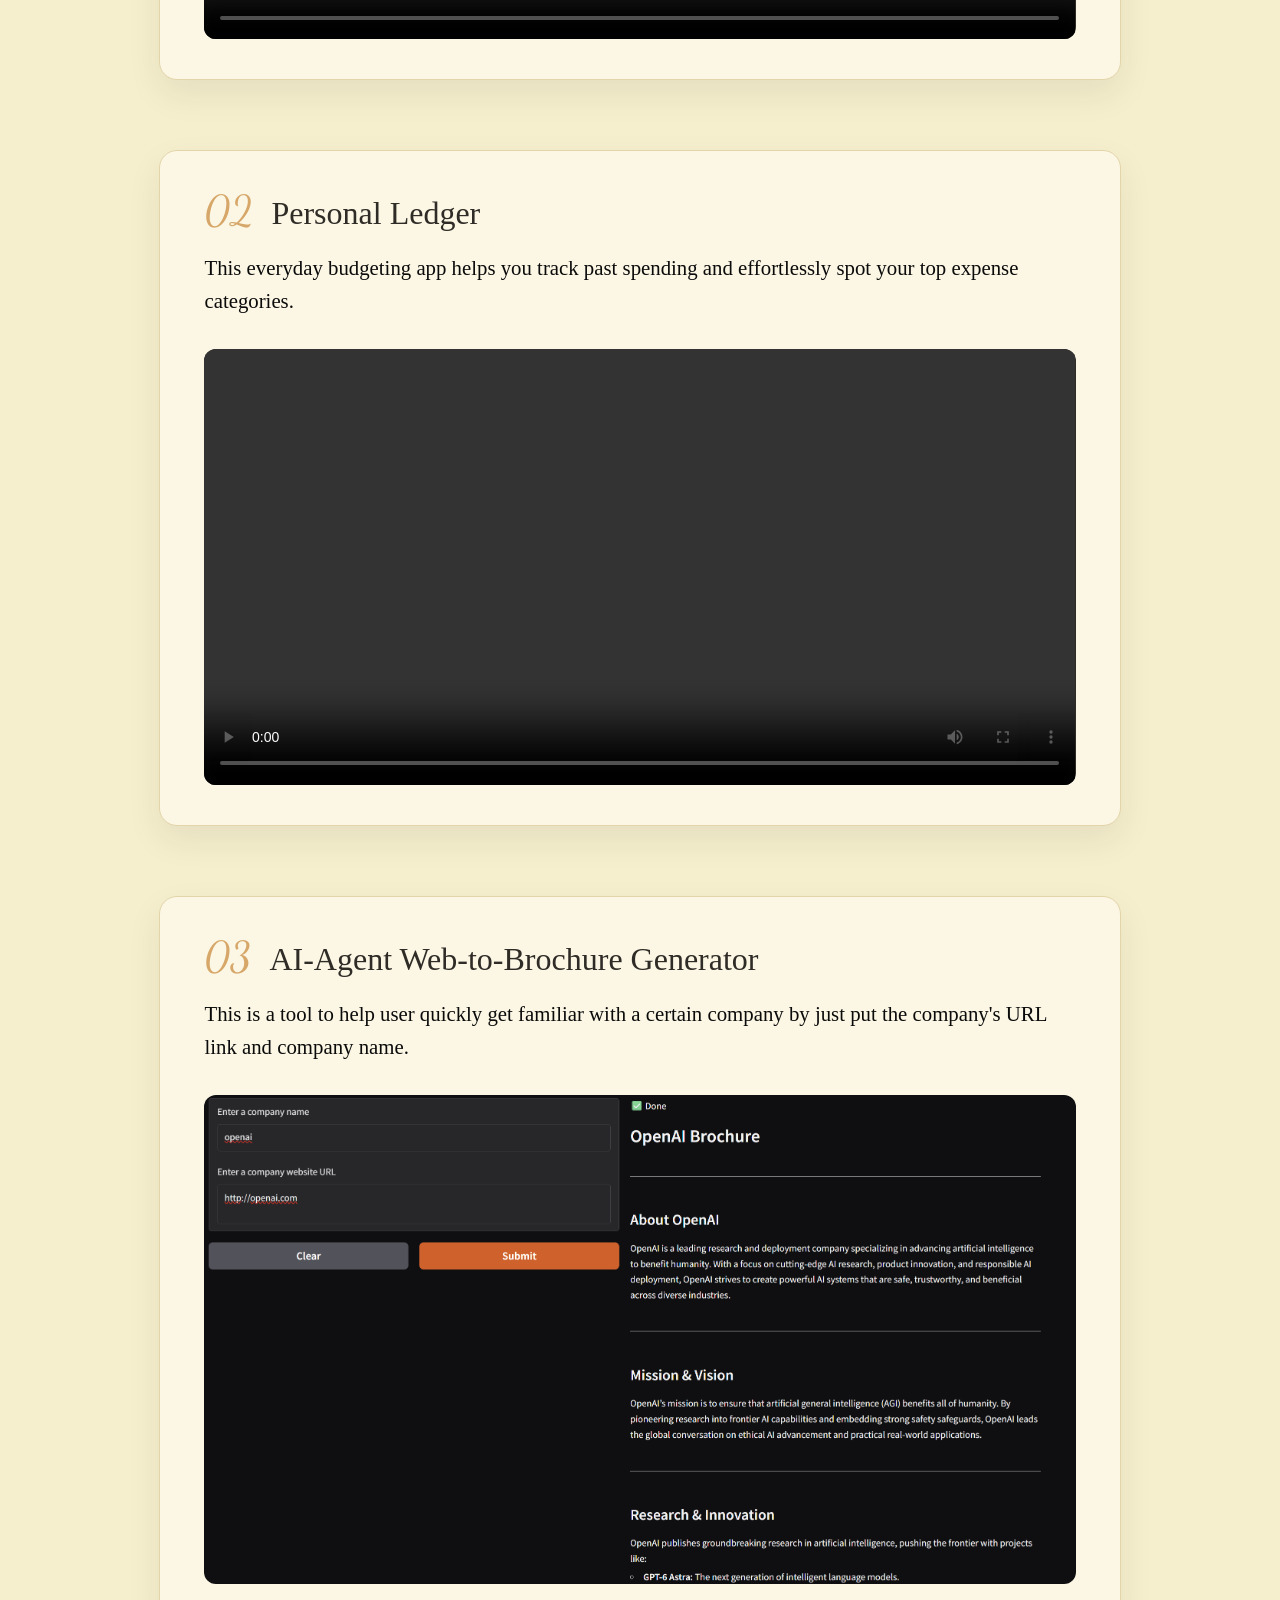
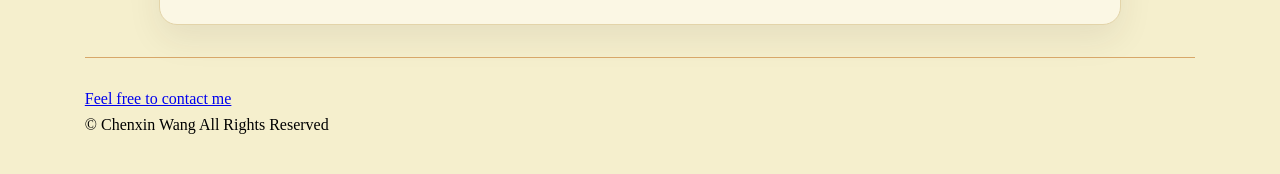
==== commit 4c2191eb: "Update index.html" ====
--- a/index.html
+++ b/index.html
@@ -107,7 +107,22 @@
     </div>
 
     <h2 class="Skills">Project</h2>
-
+    <div class="project-section">
+        <div class="project-card">
+            <div class="project-head">
+                <span class="project-number">01</span>
+                <h3 class="project-name">DealHunter</h3>
+            </div>
+            <p class="project-desc">
+                 An Agentic System for Deal Discovery
+            </p>
+            <div class="project-media">
+                <video class="project-video" controls preload="metadata" playsinline>
+                    <source src="./pictures/Insurellm%20Expert%20Assistant%20-%20Google%20Chrome%202026-09-15%2015-29-18.mp4" type="video/mp4">
+                    Your browser does not support the video tag.
+                </video>
+            </div>
+        </div>
     <div class="project-section">
         <div class="project-card">
             <div class="project-head">
@@ -128,7 +143,7 @@
         <div class="project-card">
             <div class="project-head">
                 <span class="project-number">02</span>
-                <h3 class="project-name">Transaction Recorder</h3>
+                <h3 class="project-name">Personal Ledger</h3>
             </div>
             <p class="project-desc">
                 This everyday budgeting app helps you track past spending and effortlessly spot your top expense categories.
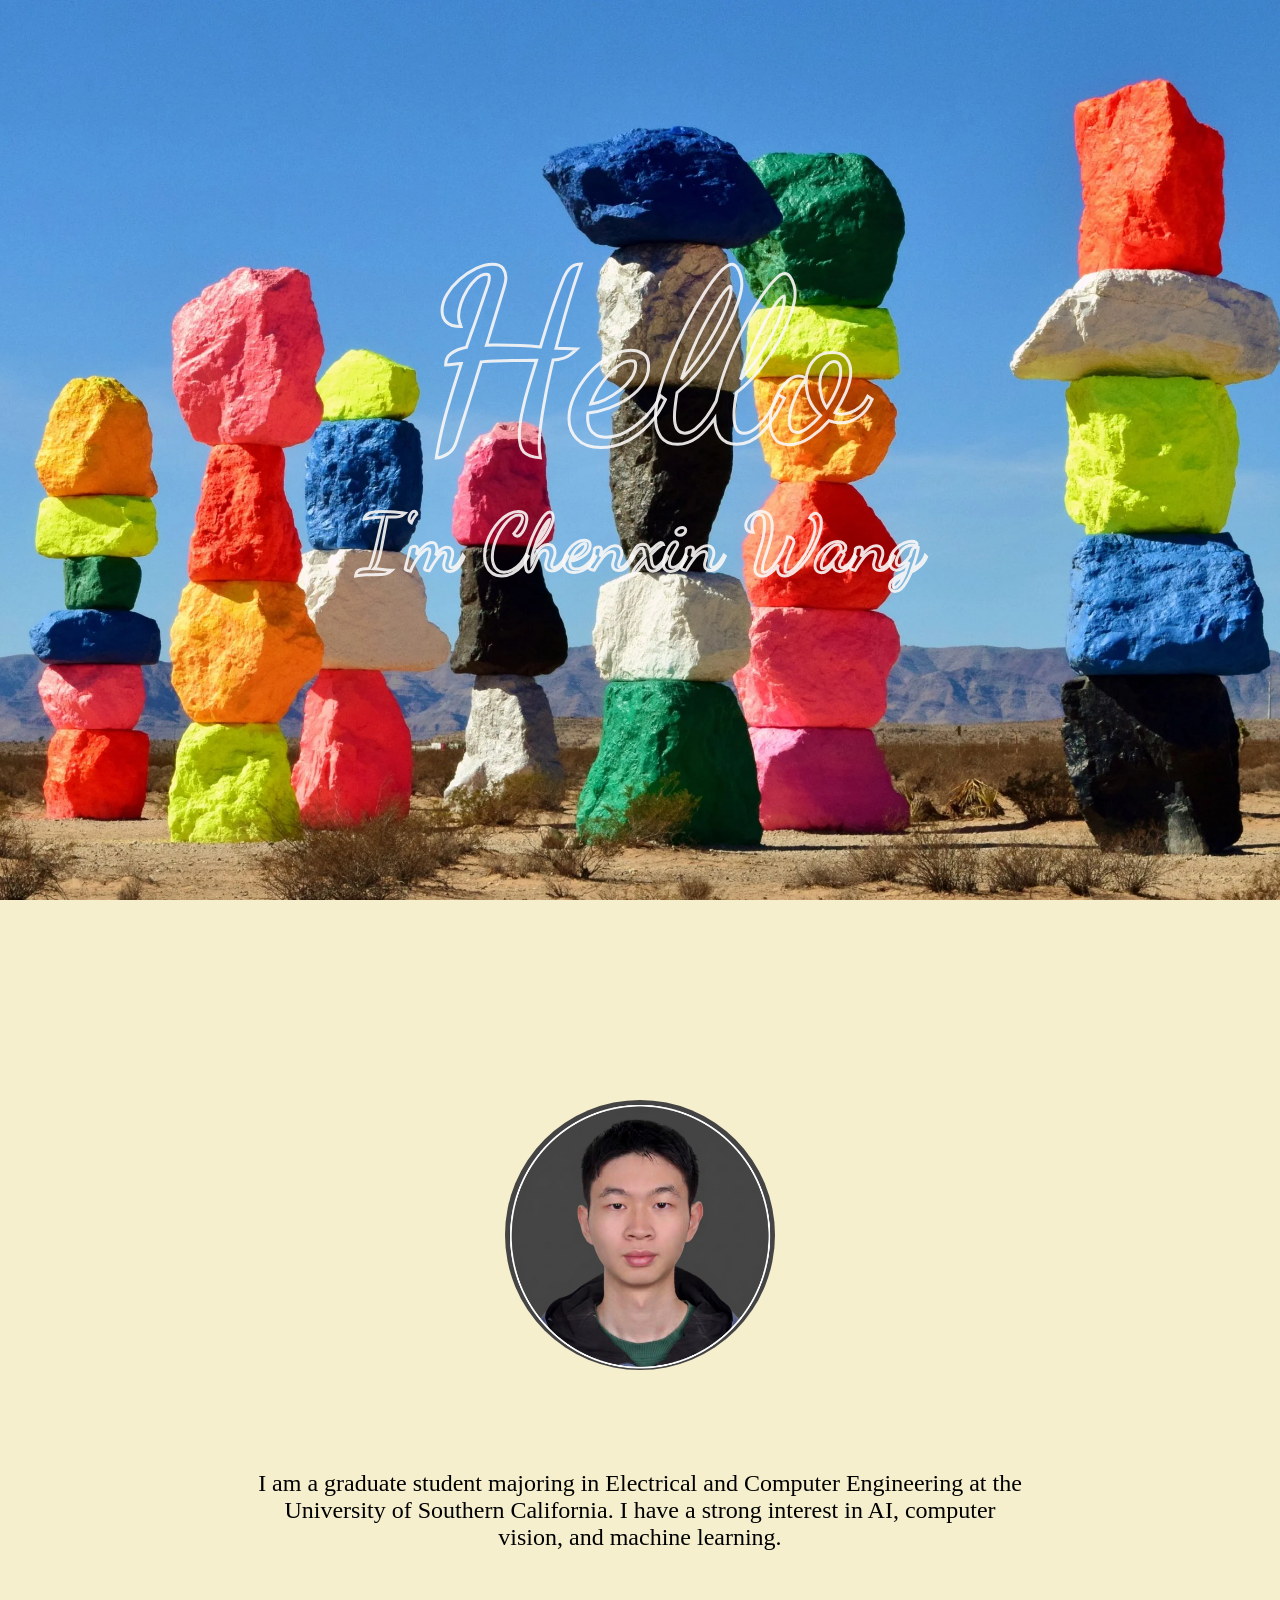
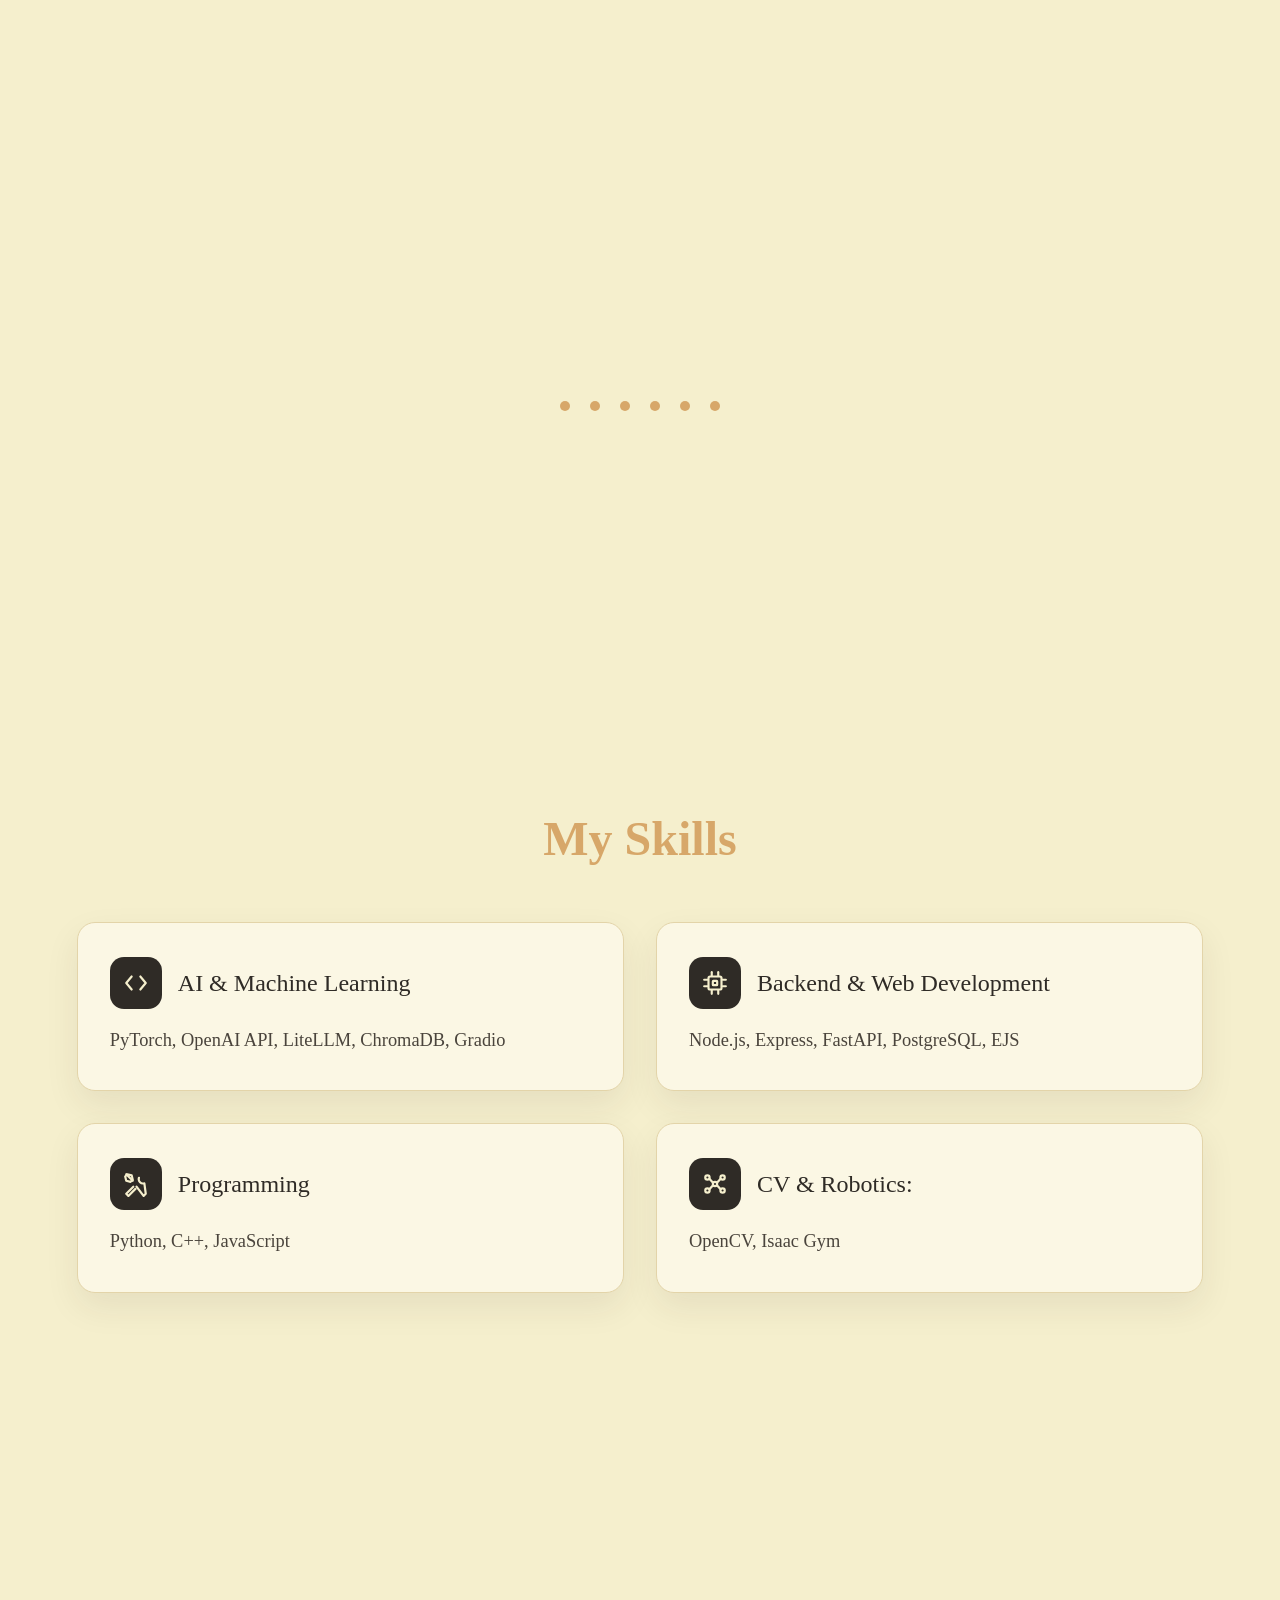
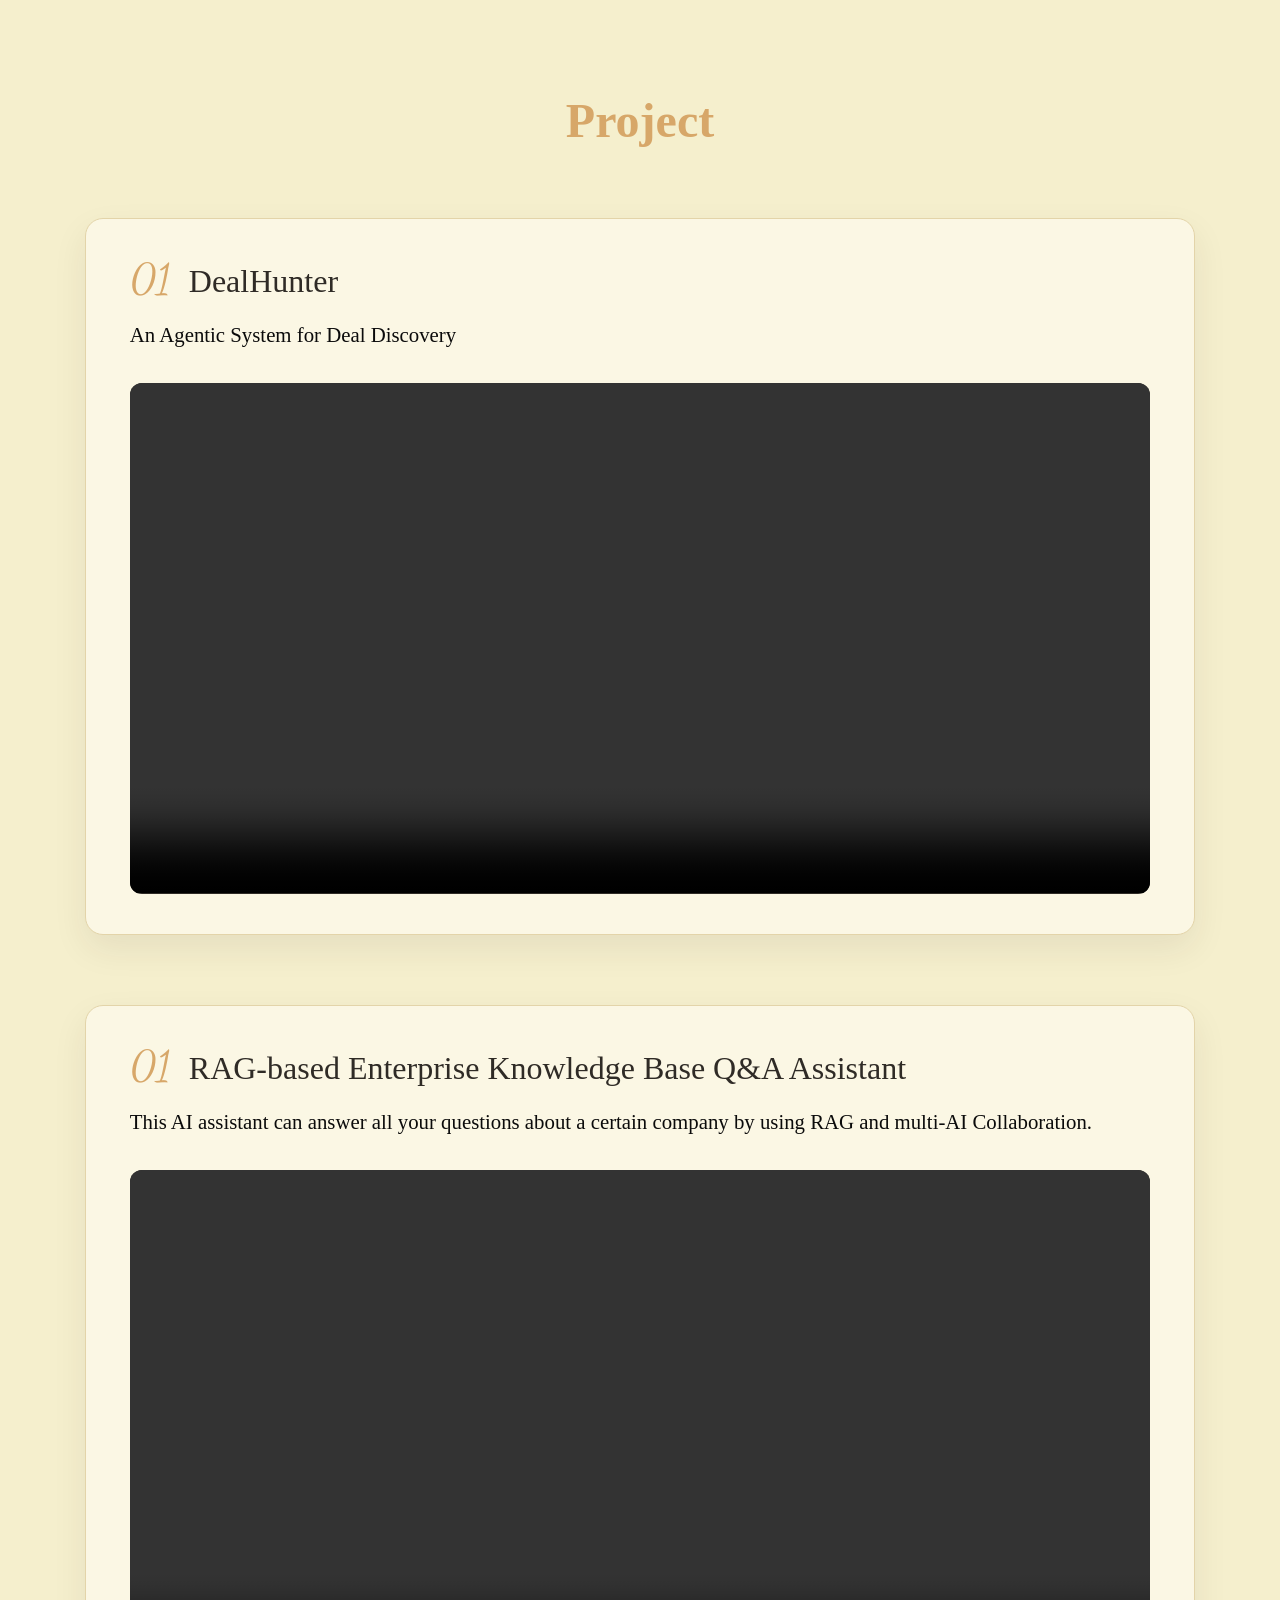
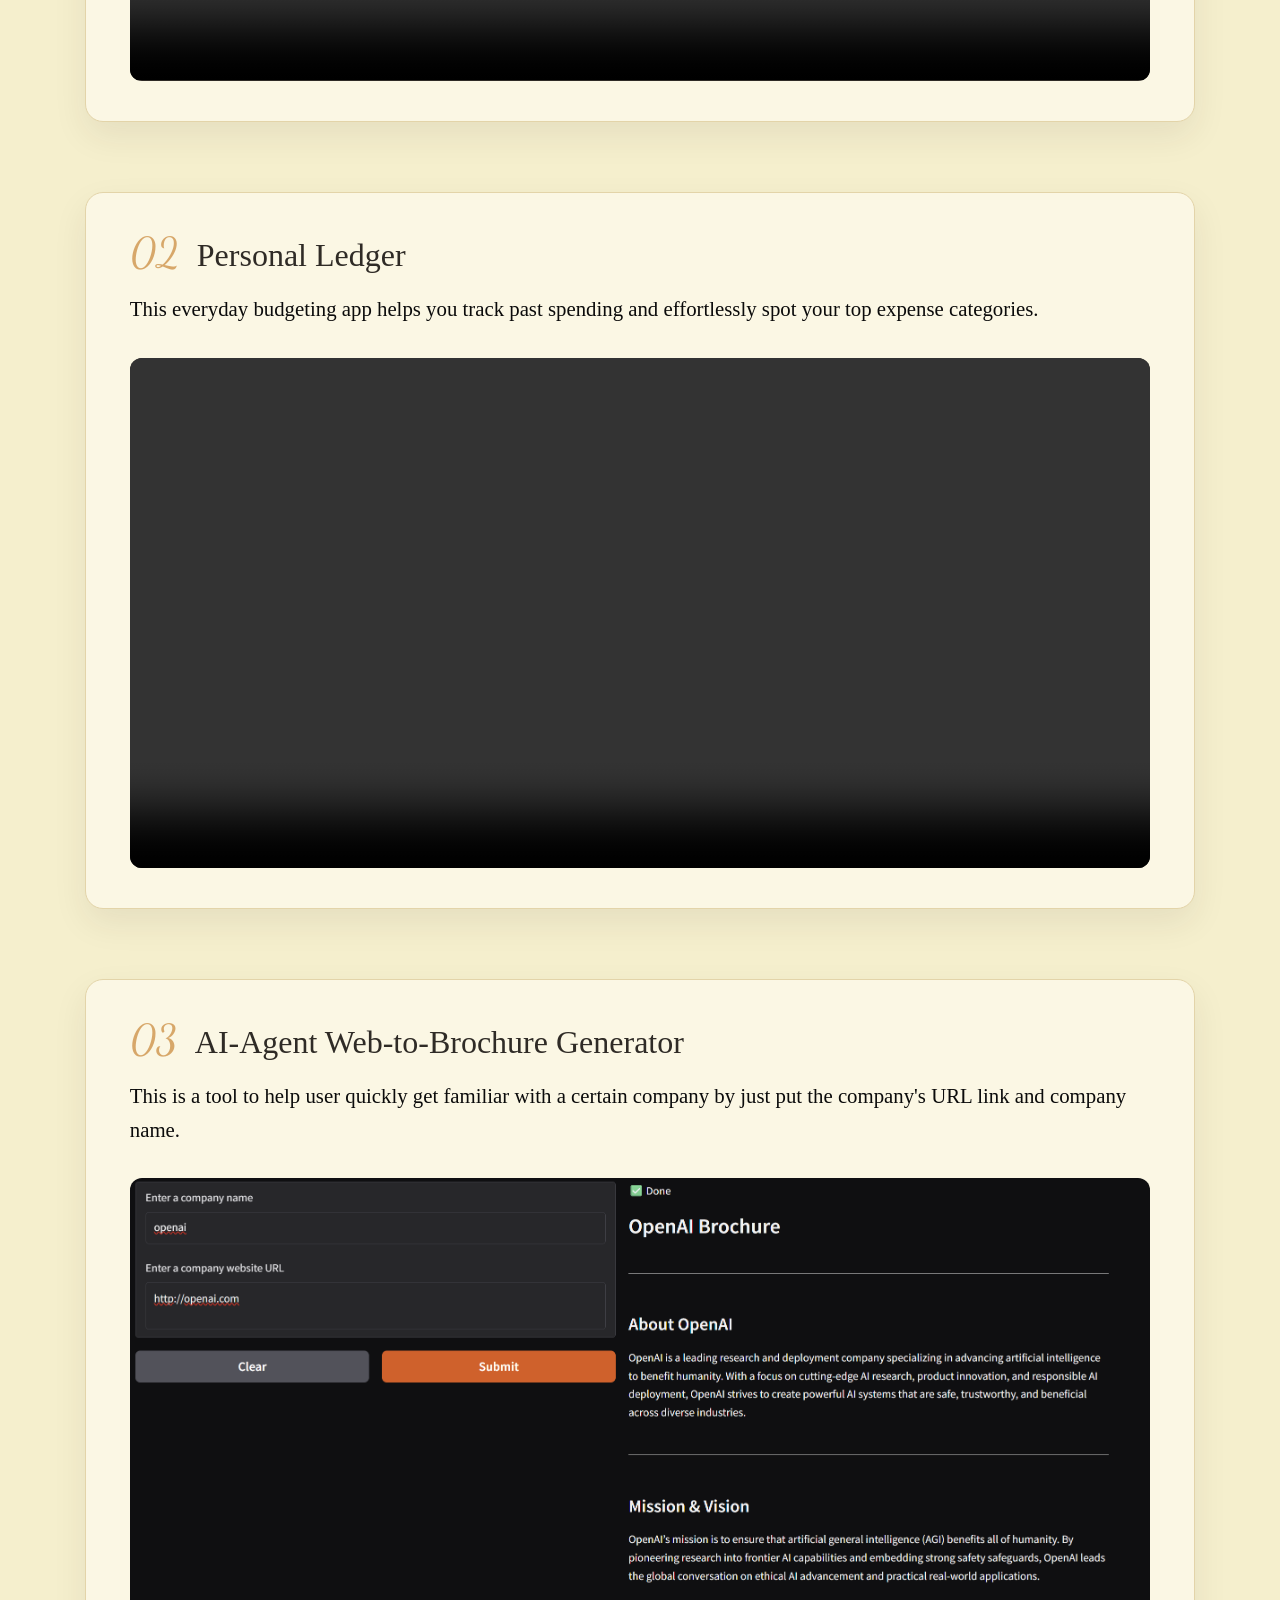
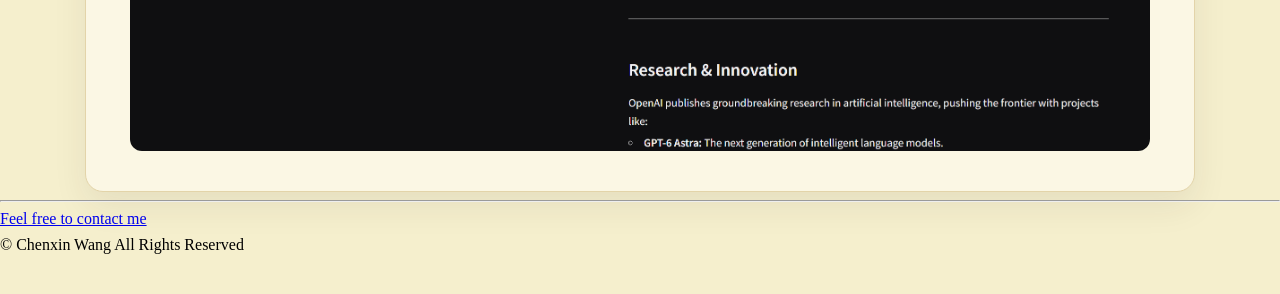
==== commit 42067db2: "Update index.html" ====
--- a/index.html
+++ b/index.html
@@ -118,12 +118,11 @@
             </p>
             <div class="project-media">
                 <video class="project-video" controls preload="metadata" playsinline>
-                    <source src="./pictures/Insurellm%20Expert%20Assistant%20-%20Google%20Chrome%202026-09-15%2015-29-18.mp4" type="video/mp4">
+                    <source src="./pictures/The_Price_is_Right.mp4" type="video/mp4">
                     Your browser does not support the video tag.
                 </video>
             </div>
         </div>
-    <div class="project-section">
         <div class="project-card">
             <div class="project-head">
                 <span class="project-number">01</span>
@@ -150,7 +149,7 @@
             </p>
             <div class="project-media">
                 <video class="project-video" controls preload="metadata" playsinline>
-                    <source src="./pictures/Finance%20Tracker%20-%20%E4%B8%AA%E4%BA%BA%20-%20Microsoft%E2%80%8B%20Edge%202026-09-15%2016-04-57.mp4" type="video/mp4">
+                    <source src="./pictures/login-demo.mp4" type="video/mp4">
                     Your browser does not support the video tag.
                 </video>
             </div>
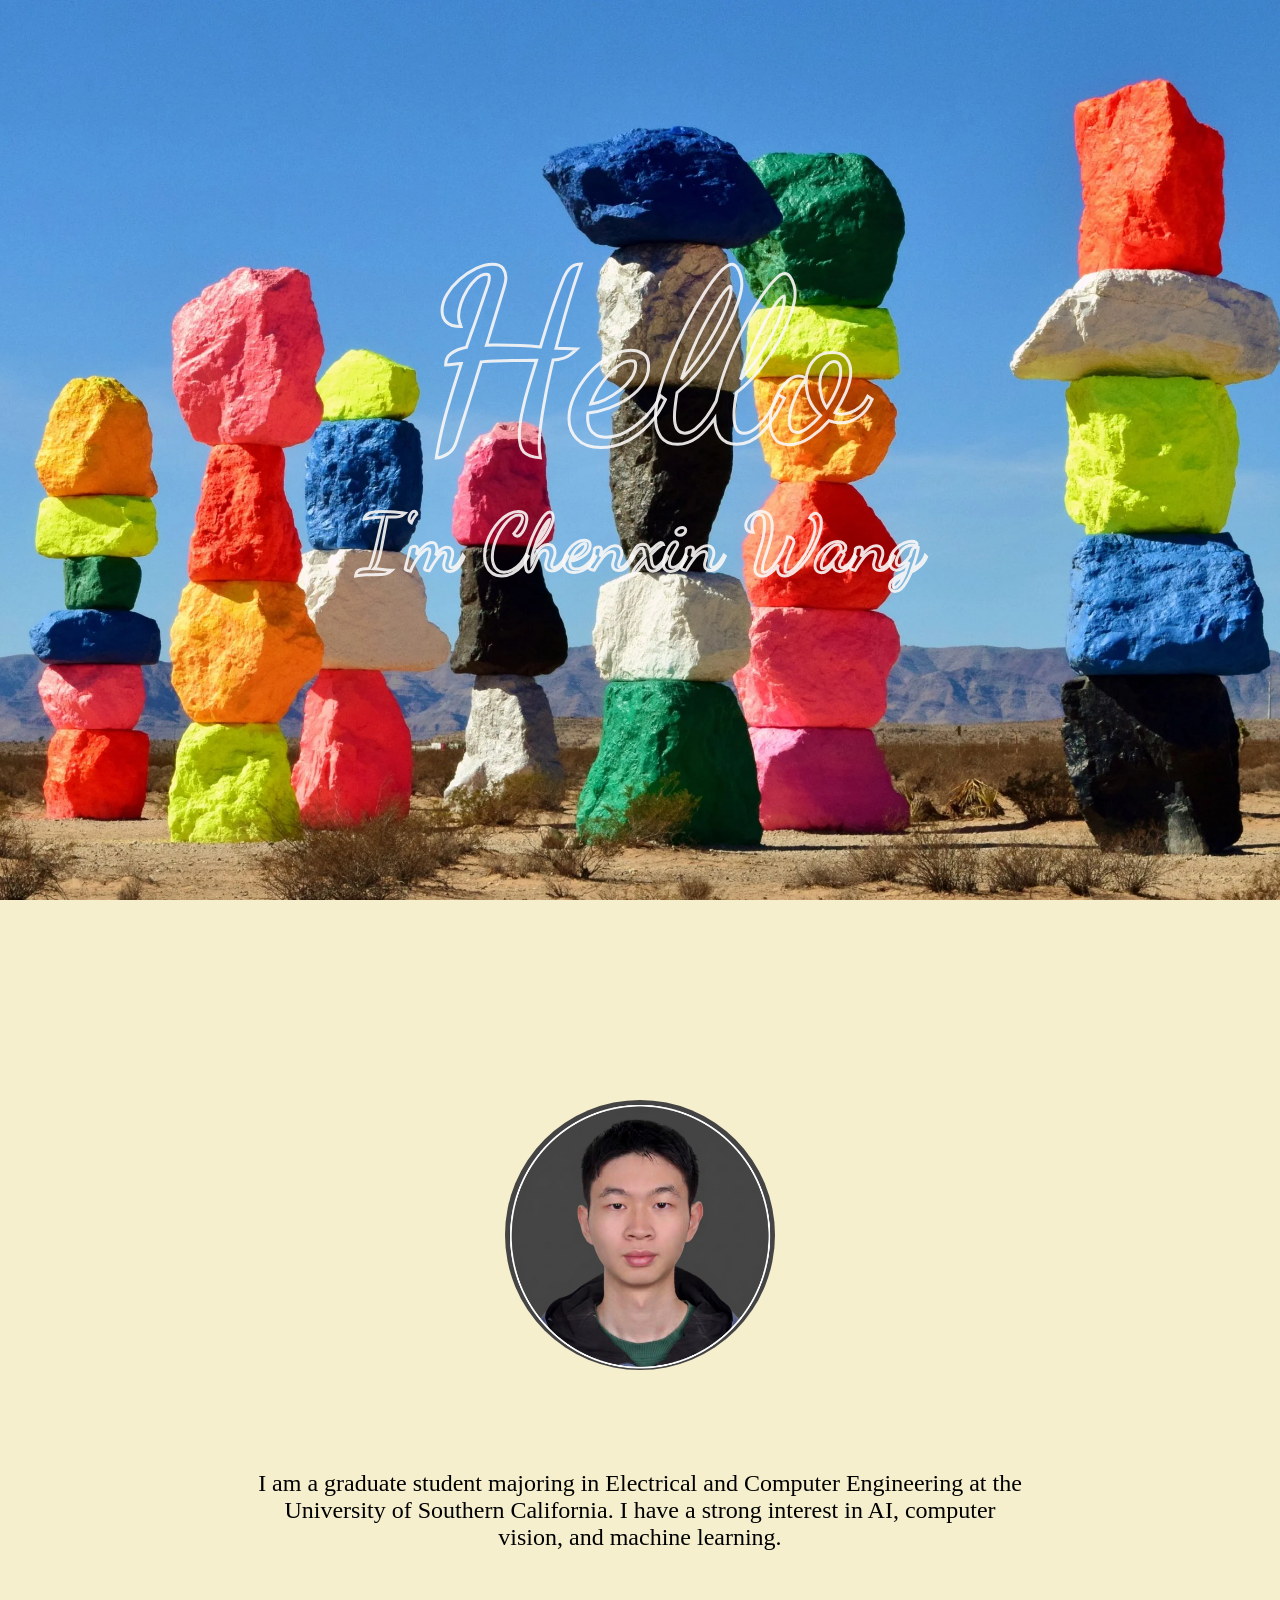
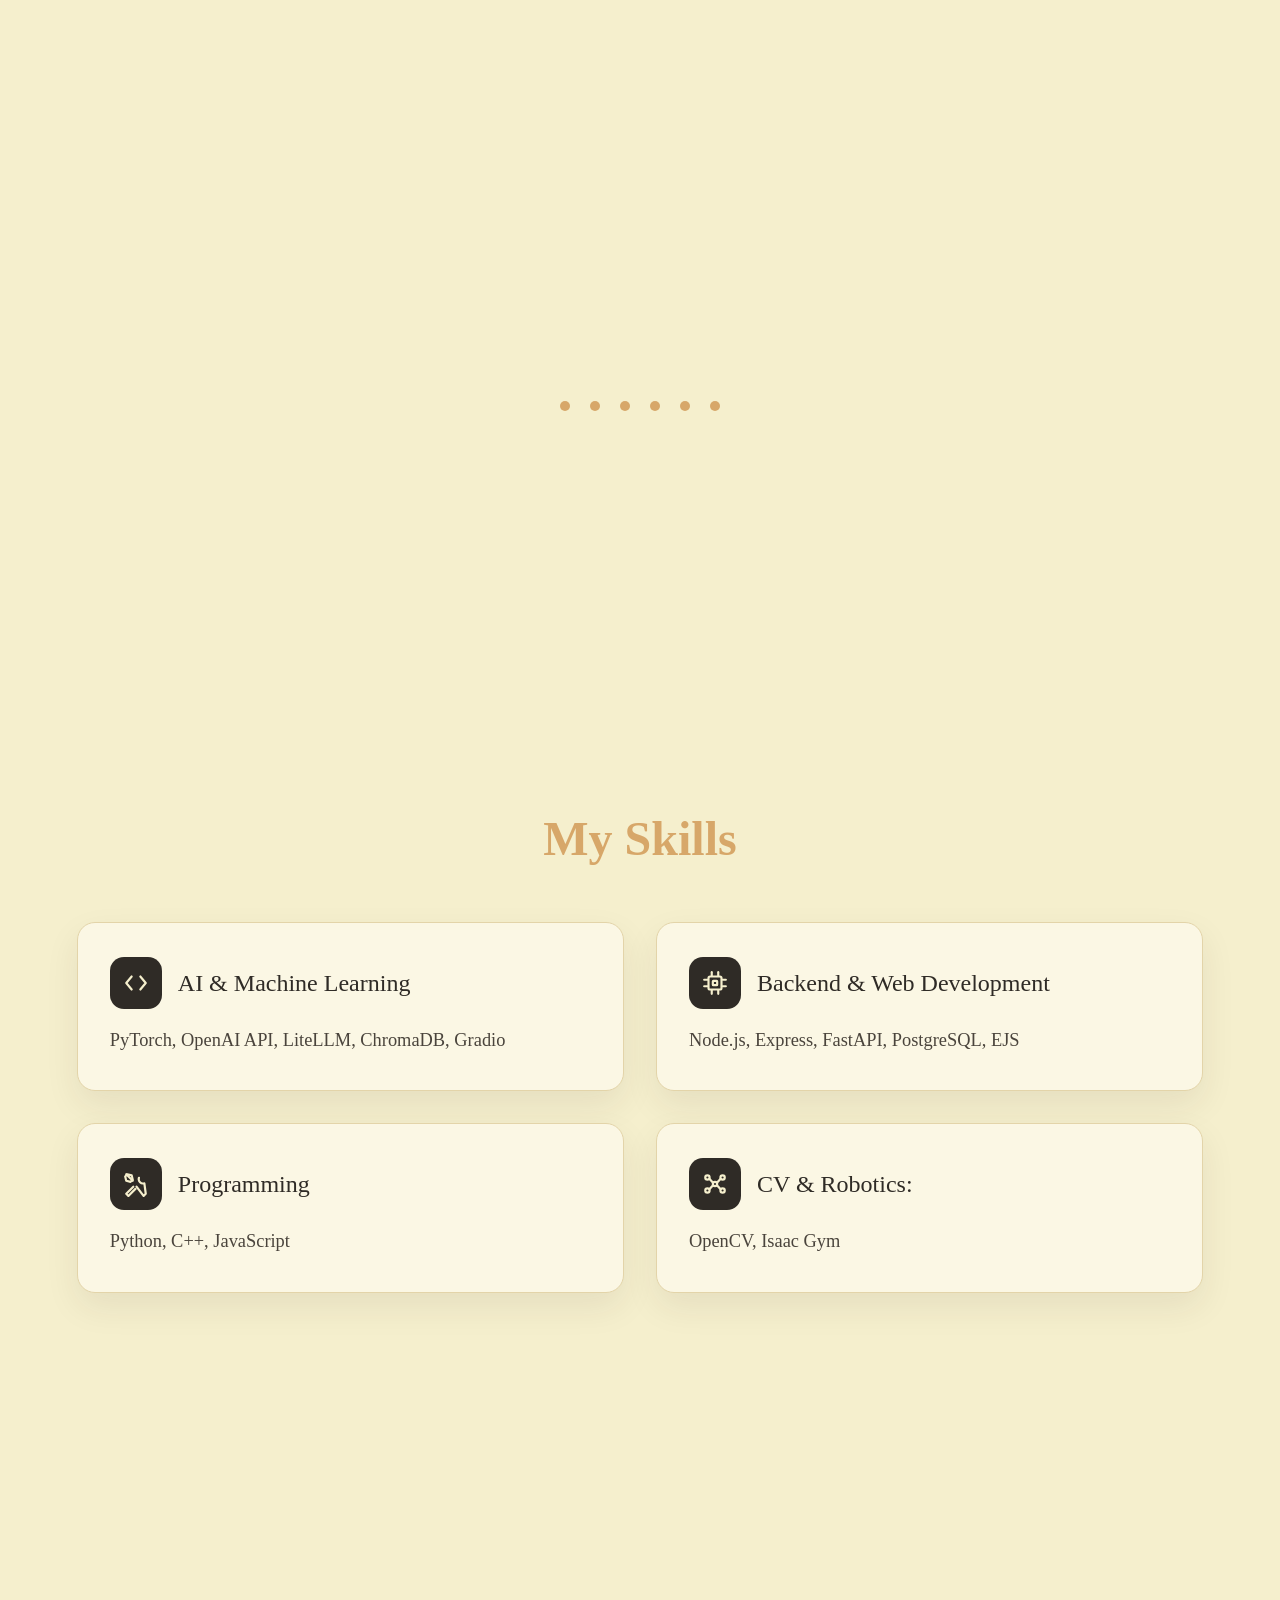
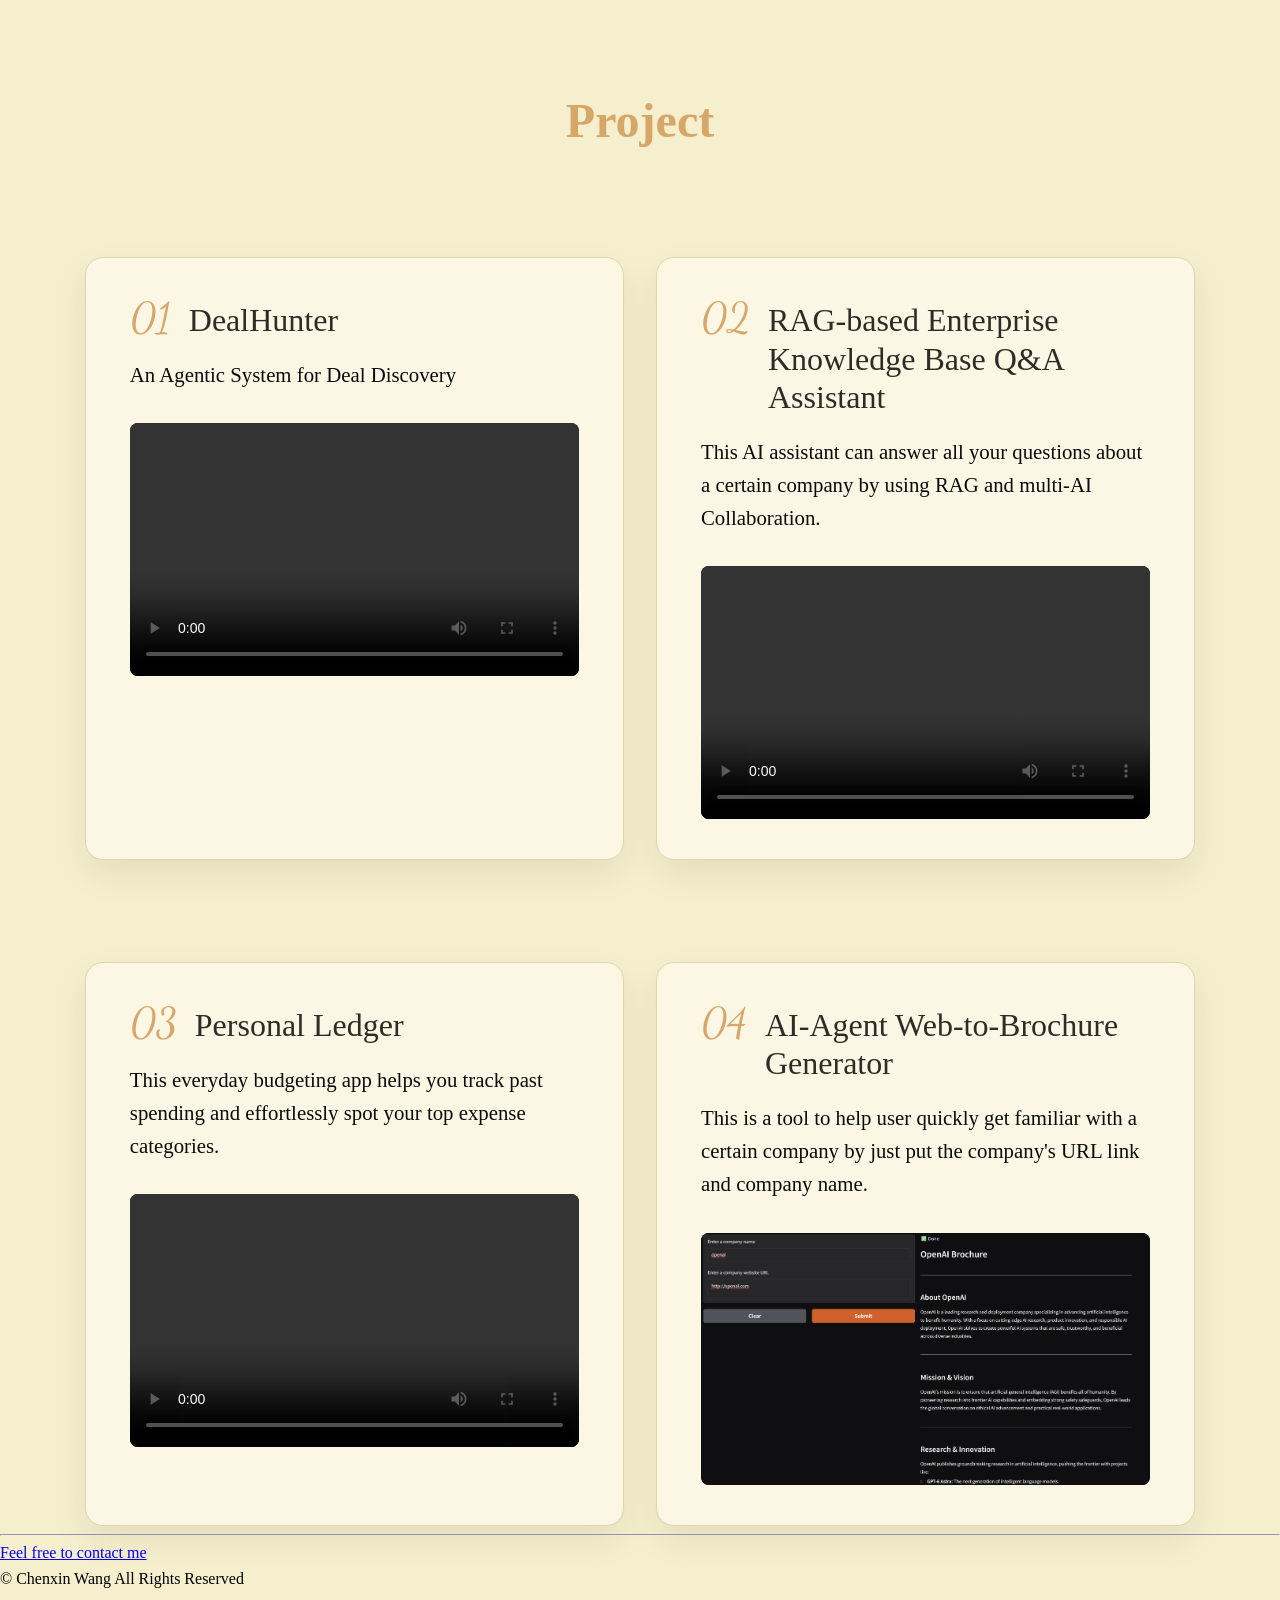
==== commit 66f0d4ce: "Update index.html" ====
--- a/index.html
+++ b/index.html
@@ -125,7 +125,7 @@
         </div>
         <div class="project-card">
             <div class="project-head">
-                <span class="project-number">01</span>
+                <span class="project-number">02</span>
                 <h3 class="project-name">RAG-based Enterprise Knowledge Base Q&amp;A Assistant</h3>
             </div>
             <p class="project-desc">
@@ -141,7 +141,7 @@
 
         <div class="project-card">
             <div class="project-head">
-                <span class="project-number">02</span>
+                <span class="project-number">03</span>
                 <h3 class="project-name">Personal Ledger</h3>
             </div>
             <p class="project-desc">
@@ -157,7 +157,7 @@
 
         <div class="project-card">
             <div class="project-head">
-                <span class="project-number">03</span>
+                <span class="project-number">04</span>
                 <h3 class="project-name">AI-Agent Web-to-Brochure Generator</h3>
             </div>
             <p class="project-desc">
--- a/style.css
+++ b/style.css
@@ -244,3 +244,40 @@
 footer p {
     margin: 0;
 }
+.project-section {
+    display: grid;
+    grid-template-columns: repeat(2, minmax(0, 1fr)); /* 每行 2 张，等宽 */
+    gap: 32px;
+    max-width: 1200px;
+    margin: 0 auto;
+}
+
+.project-card {
+    min-width: 0;          /* 关键：不让内容撑宽卡片 */
+    width: auto;
+    box-sizing: border-box;
+}
+
+.project-media {
+    width: 100%;
+    aspect-ratio: 16 / 9;  /* 媒体区域高度也统一 */
+    overflow: hidden;
+    border-radius: 8px;
+    background: #000;
+}
+
+.project-video,
+.project-image {
+    width: 100% !important;
+    height: 100% !important;
+    max-width: 100%;
+    object-fit: contain;
+    display: block;
+}
+
+/* 手机上变成一列 */
+@media (max-width: 768px) {
+    .project-section {
+        grid-template-columns: minmax(0, 1fr);
+    }
+}
